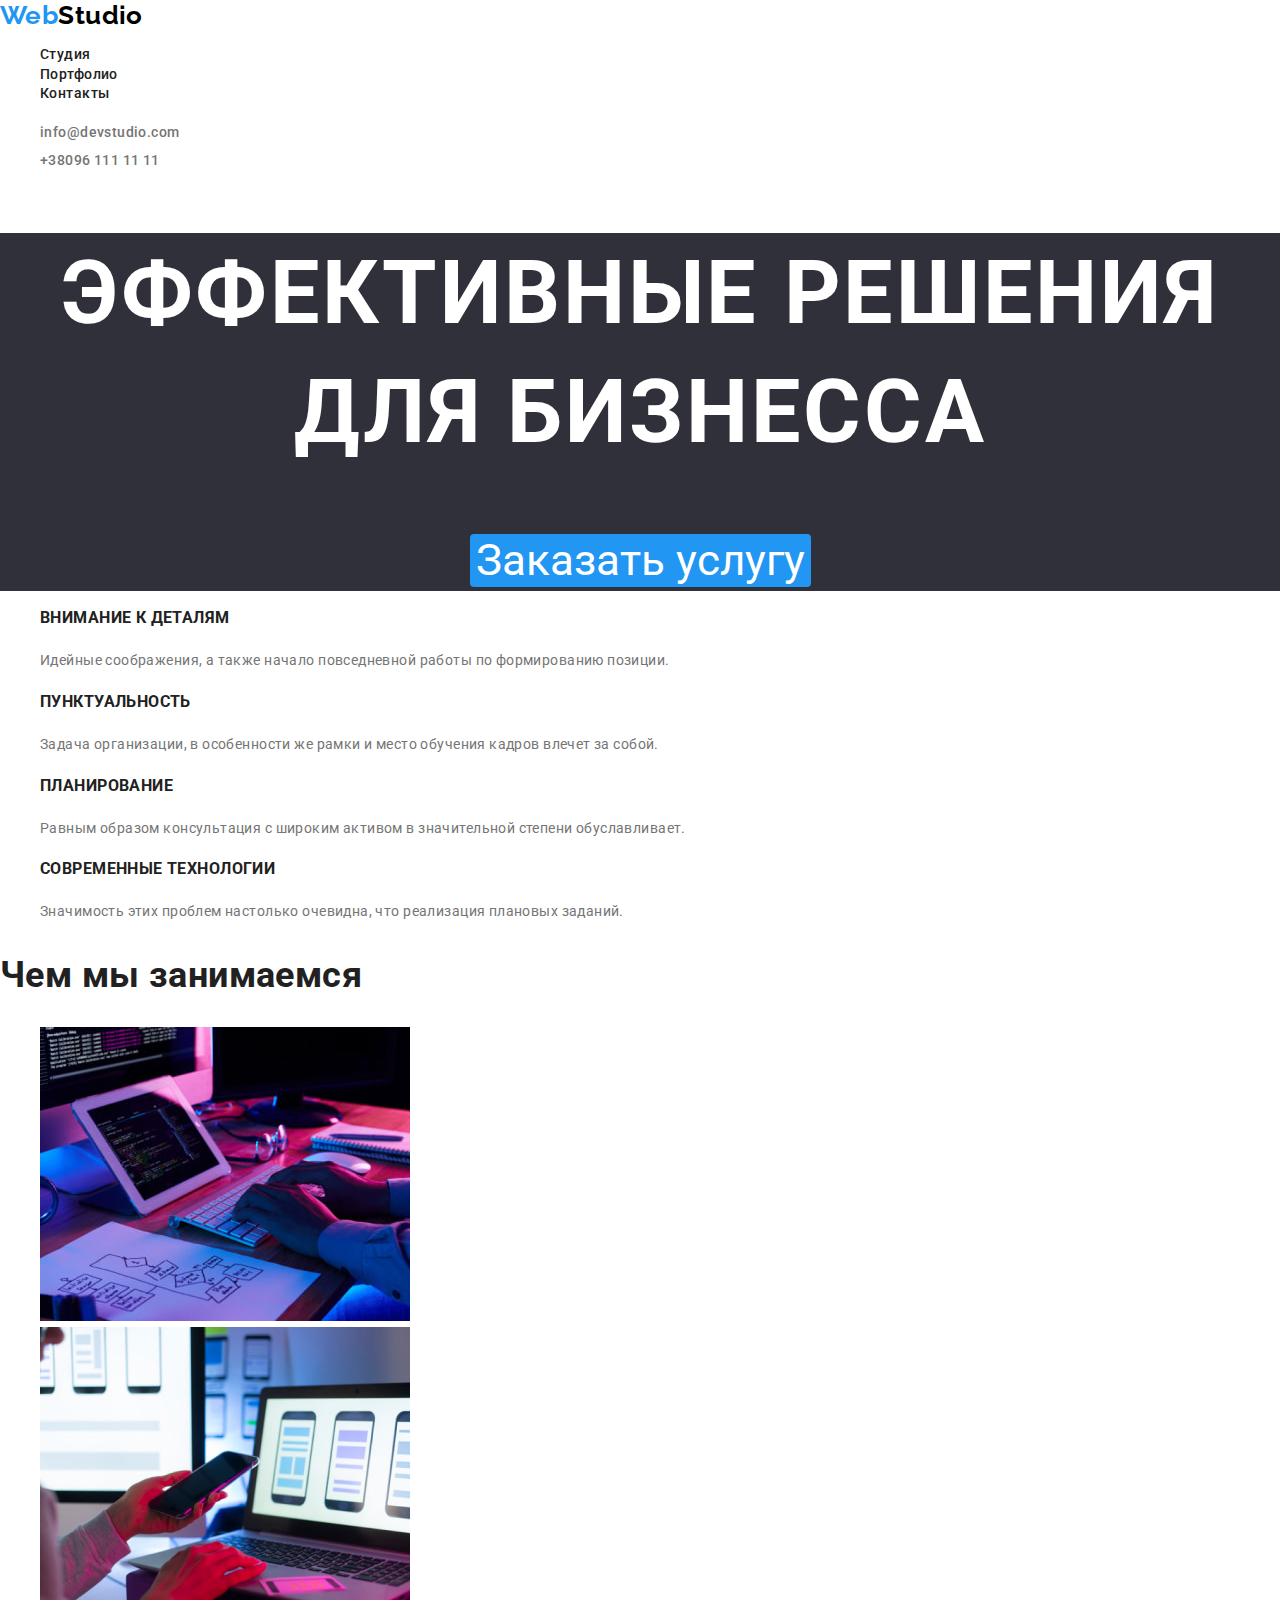
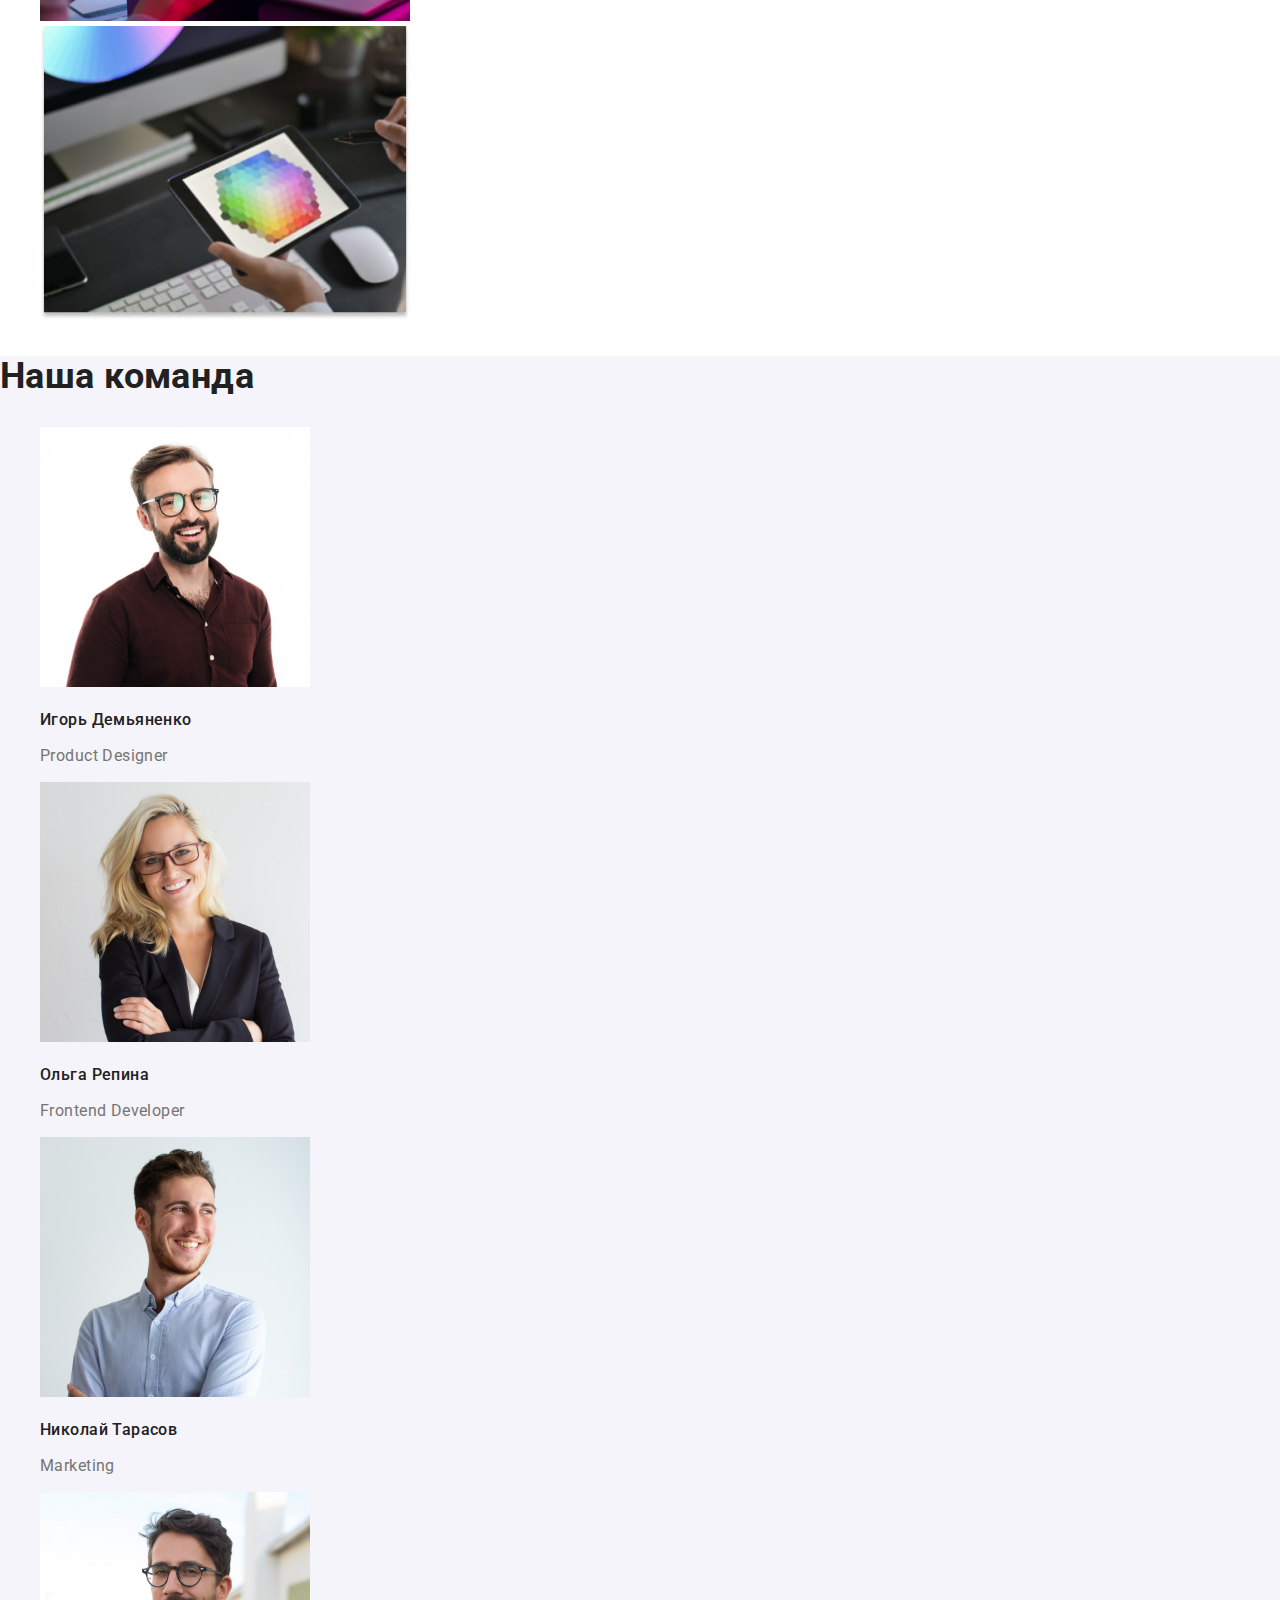
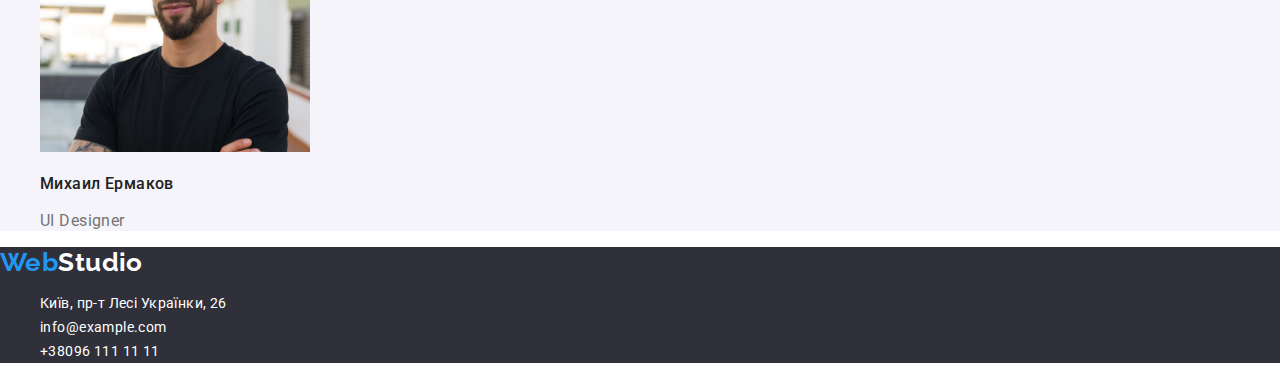
==== index.html @ 74165341 "add normalize" ====
<!DOCTYPE html>
<html lang="ru">
  <head>
    <meta charset="UTF-8" />
    <meta http-equiv="X-UA-Compatible" content="IE=edge" />
    <meta name="viewport" content="width=device-width, initial-scale=1.0" />
    <title>WebStudio</title>
    <link rel="stylesheet" href="https://cdnjs.cloudflare.com/ajax/libs/modern-normalize/1.0.0/modern-normalize.min.css" />
    <link rel="preconnect" href="https://fonts.googleapis.com" />
    <link rel="preconnect" href="https://fonts.gstatic.com" crossorigin />
    <link
      href="https://fonts.googleapis.com/css2?family=Raleway:wght@700&family=Roboto:wght@400;500;700;900&display=swap"
      rel="stylesheet"
    />
    <link rel="stylesheet" href="./css/style.css" />
  </head>
  <body>
    <header>
      <nav>
        <a class="link logo" href="#"
          >Web
          <span class="logo dark">Studio</span>
        </a>
        <ul class="list">
          <li>
            <a class="link" href="#">Студия</a>
          </li>
          <li>
            <a class="link" href="./portfolio.html">Портфолио</a>
          </li>
          <li>
            <a class="link" href="#">Контакты</a>
          </li>
        </ul>
      </nav>
      <ul class="list">
        <li>
          <a class="link item" href="mailto:info@devstudio.com"
            >info@devstudio.com</a
          >
        </li>
        <li>
          <a class="link item" href="tel:+380961111111">+38096 111 11 11</a>
        </li>
      </ul>
    </header>
    <main>
      <section class="hero">
        <h1>Эффективные решения для бизнесса</h1>
        <button class="button" type="button">Заказать услугу</button>
      </section>
      <section>
        <ul class="list">
          <li>
            <h3 class="colection">Внимание к деталям</h3>
            <p class="item">
              Идейные соображения, а также начало повседневной работы по
              формированию позиции.
            </p>
          </li>
          <li>
            <h3 class="colection">Пунктуальность</h3>
            <p class="item">
              Задача организации, в особенности же рамки и место обучения кадров
              влечет за собой.
            </p>
          </li>
          <li>
            <h3 class="colection">Планирование</h3>
            <p class="item">
              Равным образом консультация с широким активом в значительной
              степени обуславливает.
            </p>
          </li>
          <li>
            <h3 class="colection">Современные технологии</h3>
            <p class="item">
              Значимость этих проблем настолько очевидна, что реализация
              плановых заданий.
            </p>
          </li>
        </ul>
      </section>
      <section>
        <h2 class="title topic">Чем мы занимаемся</h2>
        <ul class="list">
          <li>
            <img
              src="./img/develop.jpg"
              width="370"
              height="294"
              alt="разработка сайтов"
            />
          </li>
          <li>
            <img
              src="./img/app.jpg"
              width="370"
              height="294"
              alt="разработка приложений"
            />
          </li>
          <li>
            <img
              src="./img/grafic.jpg"
              width="370"
              height="294"
              alt="графика"
            />
          </li>
        </ul>
      </section>
      <section class="tim">
        <h2 class="title topic">Наша команда</h2>
        <ul class="list">
          <li>
            <img
              src="./img/demyanenko.jpg"
              width="270"
              height="260"
              alt="Демьяненко"
            />
            <h3 class="title">Игорь Демьяненко</h3>
            <p class="text">Product Designer</p>
          </li>
          <li>
            <img src="./img/repina.jpg" width="270" height="260" alt="Репина" />
            <h3 class="title">Ольга Репина</h3>
            <p class="text">Frontend Developer</p>
          </li>
          <li>
            <img
              src="./img/tarasov.jpg"
              width="270"
              height="260"
              alt="Тарасов"
            />
            <h3 class="title">Николай Тарасов</h3>
            <p class="text">Marketing</p>
          </li>
          <li>
            <img
              src="./img/ermakov.jpg"
              width="270"
              height="260"
              alt="Ермаков"
            />
            <h3 class="title">Михаил Ермаков</h3>
            <p class="text">UI Designer</p>
          </li>
        </ul>
      </section>
    </main>
    <footer class="footer">
      <a class="link logo" href="#"
        >Web
        <span class="logo light">Studio</span>
      </a>
      <address>
        <ul class="list">
          <li>
            <a
              class="link address"
              href="https://goo.gl/maps/NY9jB76HG3i3NCJy5"
              rel="noreferrer noopener nofollow"
              target="_blank"
              >Київ, пр-т Лесі Українки, 26
            </a>
          </li>
          <li>
            <a class="link address" href="mailto:info@example.com"
              >info@example.com
            </a>
          </li>
          <li>
            <a class="link address" href="tel:+380991111111"
              >+38096 111 11 11
            </a>
          </li>
        </ul>
      </address>
    </footer>
  </body>
</html>
---- css/style.css ----
/*! normalize.css v8.0.1 | MIT License | github.com/necolas/normalize.css */

/* Document
   ========================================================================== */

/**
 * 1. Correct the line height in all browsers.
 * 2. Prevent adjustments of font size after orientation changes in iOS.
 */

html {
  line-height: 1.15;
  /* 1 */
  -webkit-text-size-adjust: 100%;
  /* 2 */
}

/* Sections
   ========================================================================== */

/**
 * Remove the margin in all browsers.
 */

body {
  margin: 0;
}

/**
 * Render the `main` element consistently in IE.
 */

main {
  display: block;
}

/**
 * Correct the font size and margin on `h1` elements within `section` and
 * `article` contexts in Chrome, Firefox, and Safari.
 */

h1 {
  font-size: 2em;
  margin: 0.67em 0;
}

/* Grouping content
   ========================================================================== */

/**
 * 1. Add the correct box sizing in Firefox.
 * 2. Show the overflow in Edge and IE.
 */

hr {
  box-sizing: content-box;
  /* 1 */
  height: 0;
  /* 1 */
  overflow: visible;
  /* 2 */
}

/**
 * 1. Correct the inheritance and scaling of font size in all browsers.
 * 2. Correct the odd `em` font sizing in all browsers.
 */

pre {
  font-family: monospace, monospace;
  /* 1 */
  font-size: 1em;
  /* 2 */
}

/* Text-level semantics
   ========================================================================== */

/**
 * Remove the gray background on active links in IE 10.
 */

a {
  background-color: transparent;
}

/**
 * 1. Remove the bottom border in Chrome 57-
 * 2. Add the correct text decoration in Chrome, Edge, IE, Opera, and Safari.
 */

abbr[title] {
  border-bottom: none;
  /* 1 */
  text-decoration: underline;
  /* 2 */
  text-decoration: underline dotted;
  /* 2 */
}

/**
 * Add the correct font weight in Chrome, Edge, and Safari.
 */

b,
strong {
  font-weight: bolder;
}

/**
 * 1. Correct the inheritance and scaling of font size in all browsers.
 * 2. Correct the odd `em` font sizing in all browsers.
 */

code,
kbd,
samp {
  font-family: monospace, monospace;
  /* 1 */
  font-size: 1em;
  /* 2 */
}

/**
 * Add the correct font size in all browsers.
 */

small {
  font-size: 80%;
}

/**
 * Prevent `sub` and `sup` elements from affecting the line height in
 * all browsers.
 */

sub,
sup {
  font-size: 75%;
  line-height: 0;
  position: relative;
  vertical-align: baseline;
}

sub {
  bottom: -0.25em;
}

sup {
  top: -0.5em;
}

/* Embedded content
   ========================================================================== */

/**
 * Remove the border on images inside links in IE 10.
 */

img {
  border-style: none;
}

/* Forms
   ========================================================================== */

/**
 * 1. Change the font styles in all browsers.
 * 2. Remove the margin in Firefox and Safari.
 */

button,
input,
optgroup,
select,
textarea {
  font-family: inherit;
  /* 1 */
  font-size: 100%;
  /* 1 */
  line-height: 1.15;
  /* 1 */
  margin: 0;
  /* 2 */
}

/**
 * Show the overflow in IE.
 * 1. Show the overflow in Edge.
 */

button,
input {
  /* 1 */
  overflow: visible;
}

/**
 * Remove the inheritance of text transform in Edge, Firefox, and IE.
 * 1. Remove the inheritance of text transform in Firefox.
 */

button,
select {
  /* 1 */
  text-transform: none;
}

/**
 * Correct the inability to style clickable types in iOS and Safari.
 */

button,
[type="button"],
[type="reset"],
[type="submit"] {
  -webkit-appearance: button;
}

/**
 * Remove the inner border and padding in Firefox.
 */

button::-moz-focus-inner,
[type="button"]::-moz-focus-inner,
[type="reset"]::-moz-focus-inner,
[type="submit"]::-moz-focus-inner {
  border-style: none;
  padding: 0;
}

/**
 * Restore the focus styles unset by the previous rule.
 */

button:-moz-focusring,
[type="button"]:-moz-focusring,
[type="reset"]:-moz-focusring,
[type="submit"]:-moz-focusring {
  outline: 1px dotted ButtonText;
}

/**
 * Correct the padding in Firefox.
 */

fieldset {
  padding: 0.35em 0.75em 0.625em;
}

/**
 * 1. Correct the text wrapping in Edge and IE.
 * 2. Correct the color inheritance from `fieldset` elements in IE.
 * 3. Remove the padding so developers are not caught out when they zero out
 *    `fieldset` elements in all browsers.
 */

legend {
  box-sizing: border-box;
  /* 1 */
  color: inherit;
  /* 2 */
  display: table;
  /* 1 */
  max-width: 100%;
  /* 1 */
  padding: 0;
  /* 3 */
  white-space: normal;
  /* 1 */
}

/**
 * Add the correct vertical alignment in Chrome, Firefox, and Opera.
 */

progress {
  vertical-align: baseline;
}

/**
 * Remove the default vertical scrollbar in IE 10+.
 */

textarea {
  overflow: auto;
}

/**
 * 1. Add the correct box sizing in IE 10.
 * 2. Remove the padding in IE 10.
 */

[type="checkbox"],
[type="radio"] {
  box-sizing: border-box;
  /* 1 */
  padding: 0;
  /* 2 */
}

/**
 * Correct the cursor style of increment and decrement buttons in Chrome.
 */

[type="number"]::-webkit-inner-spin-button,
[type="number"]::-webkit-outer-spin-button {
  height: auto;
}

/**
 * 1. Correct the odd appearance in Chrome and Safari.
 * 2. Correct the outline style in Safari.
 */

[type="search"] {
  -webkit-appearance: textfield;
  /* 1 */
  outline-offset: -2px;
  /* 2 */
}

/**
 * Remove the inner padding in Chrome and Safari on macOS.
 */

[type="search"]::-webkit-search-decoration {
  -webkit-appearance: none;
}

/**
 * 1. Correct the inability to style clickable types in iOS and Safari.
 * 2. Change font properties to `inherit` in Safari.
 */

::-webkit-file-upload-button {
  -webkit-appearance: button;
  /* 1 */
  font: inherit;
  /* 2 */
}

/* Interactive
   ========================================================================== */

/*
 * Add the correct display in Edge, IE 10+, and Firefox.
 */

details {
  display: block;
}

/*
 * Add the correct display in all browsers.
 */

summary {
  display: list-item;
}

/* Misc
   ========================================================================== */

/**
 * Add the correct display in IE 10+.
 */

template {
  display: none;
}

/**
 * Add the correct display in IE 10.
 */

[hidden] {
  display: none;
}
:root {
  --main-font: "Roboto", "sans-serif";
  --secondary-font: "Raleway";
  --color-blue: #2196f3;
  --text-color-black: #212121;
  --text-color-wight: #ffffff;
  --background: #2f303a;
  --background-light: #f5f4fa;
  --text-color-grey: #757575;
  --logo-color-darck: #000000;
}
body {
  font-family: var(--main-font);
  color: var(--text-color-black);
  font-style: normal;
  line-height: 1.4;
  font-size: 14px;
  letter-spacing: 0.03em;
}
*,
*::before,
*::after {
  box-sizing: border-box;
}
.link {
  text-decoration: none;
  font-weight: 500;
  color: var(--text-color-black);
}
.link:hover {
  color: var(--color-blue);
}
.logo {
  font-family: var(--secondary-font);
  font-weight: 700;
  font-size: 26px;
  line-height: 1.19;
  color: var(--color-blue);
  text-align: left;
  display: flex;
}
.dark {
  color: var(--logo-color-darck);
}
.dark:hover {
  color: var(--logo-color-darck);
}
.light {
  color: var(--text-color-wight);
}
.list {
  list-style-type: none;
}
.item {
  line-height: 2;
  color: var(--text-color-grey);
}
.hero {
  background: var(--background);
  color: var(--text-color-wight);
  font-weight: 900;
  font-size: 44px;
  line-height: 1.36;
  letter-spacing: 0.06em;
  text-transform: uppercase;
  text-align: center;
}
.button {
  background-color: var(--color-blue);
  color: var(--text-color-wight);
  border-radius: 4px;
  border: none;
  cursor: pointer;
}
button:hover {
  background-color: var(--color-blue);
  color: var(--text-color-wight);
  -webkit-transform: scale(1.3);
  transform: scale(1.3);
}
.selection {
  background-color: var(--background-light);
  color: var(--text-color-black);
  font-weight: 500;
  font-size: 16px;
  line-height: 1.62;
}
.colection {
  color: var(--text-color-black);
  font-weight: 700;
  text-transform: uppercase;
}
.title {
  font-weight: 500;
  font-size: 16px;
  color: var(--text-color-black);
}
.text {
  color: var(--text-color-grey);
  font-weight: 400;
  font-size: 16px;
  line-height: 1.18;
}
.topic {
  font-weight: 700;
  font-size: 36px;
  line-height: 1.16;
}
.tim {
  background-color: var(--background-light);
}
.visually-hidden {
  position: absolute;
  width: 1px;
  height: 1px;
  margin: -1px;
  border: 0;
  padding: 0;
  white-space: nowrap;
  clip-path: inset(100%);
  clip: rect(0 0 0 0);
  overflow: hidden;
}
.footer {
  background: var(--background);
}
.address {
  color: var(--text-color-wight);
  font-style: normal;
  font-weight: 400;
  line-height: 1.71;
}
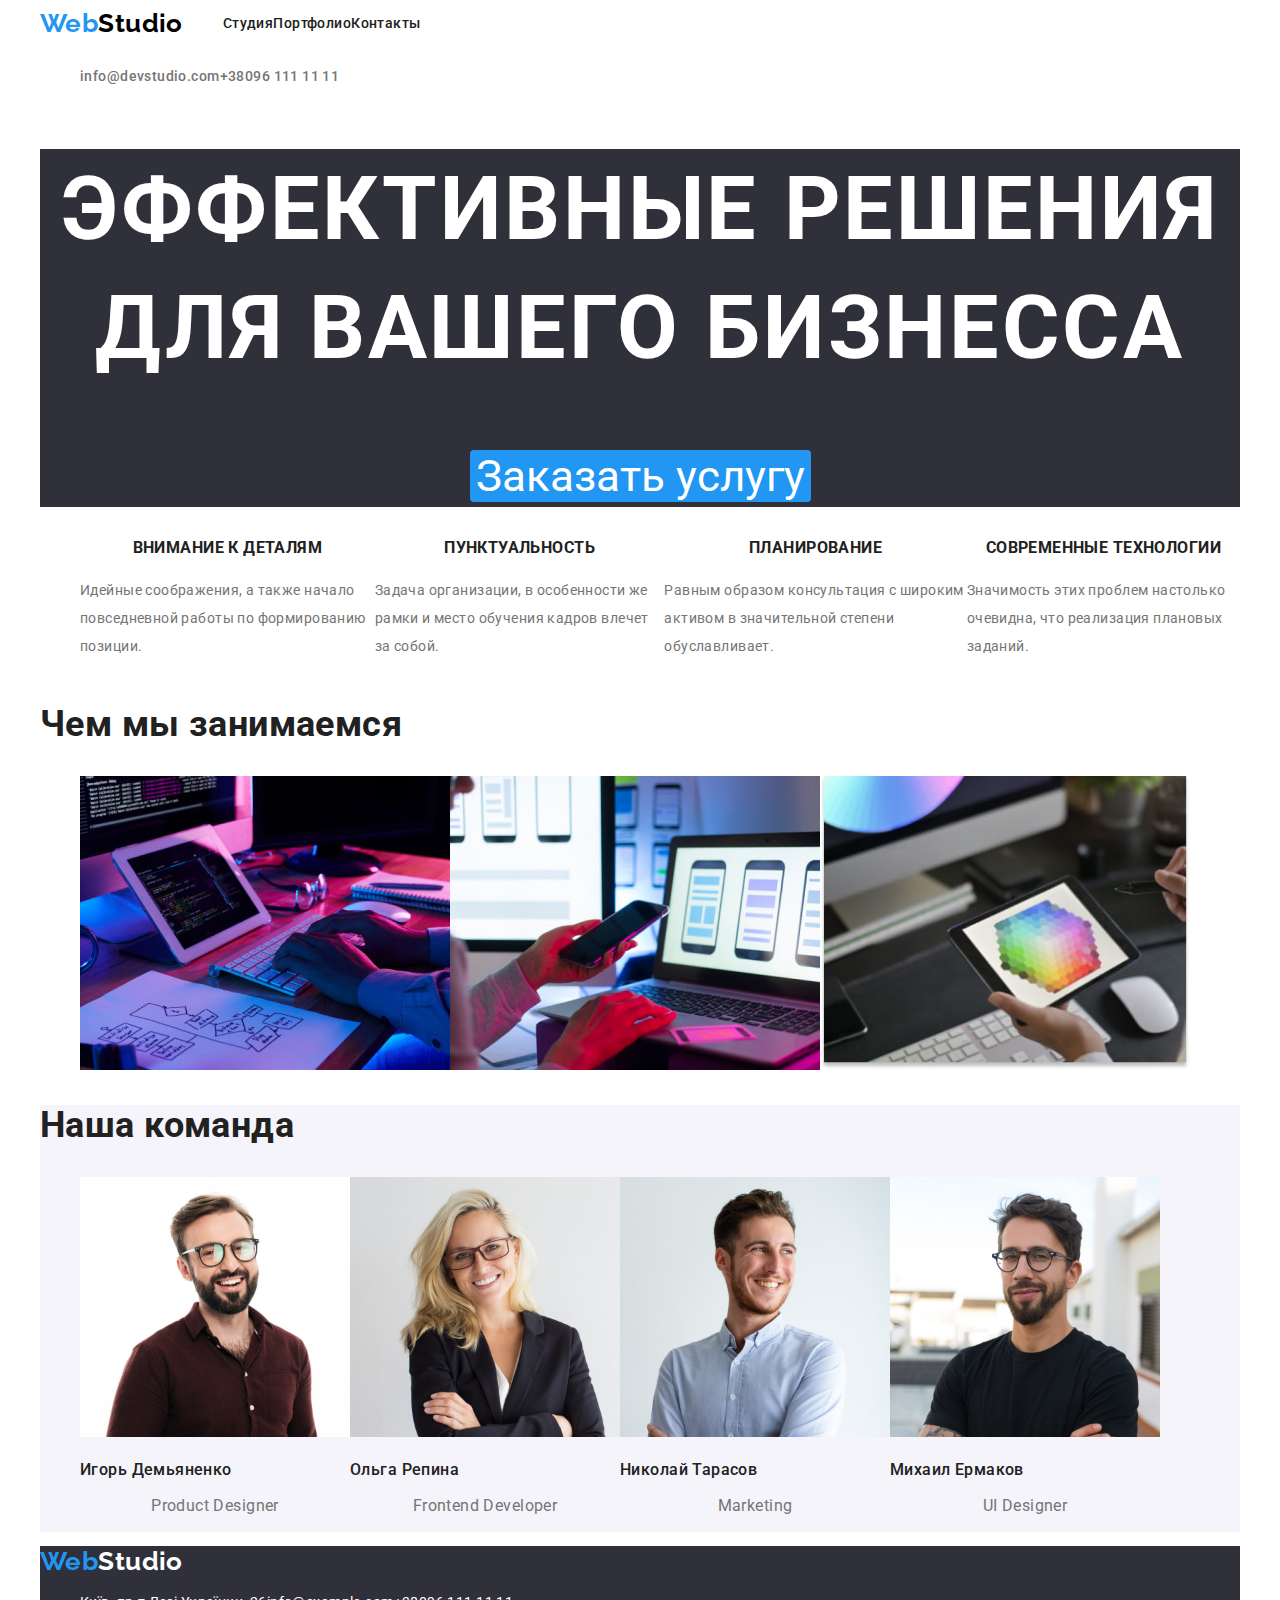
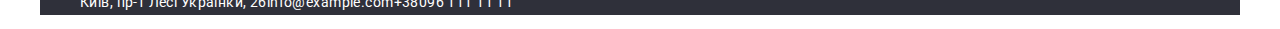
==== commit a90d62ac: "add stile" ====
--- a/index.html
+++ b/index.html
@@ -5,7 +5,10 @@
     <meta http-equiv="X-UA-Compatible" content="IE=edge" />
     <meta name="viewport" content="width=device-width, initial-scale=1.0" />
     <title>WebStudio</title>
-    <link rel="stylesheet" href="https://cdnjs.cloudflare.com/ajax/libs/modern-normalize/1.0.0/modern-normalize.min.css" />
+    <link
+      rel="stylesheet"
+      href="https://cdnjs.cloudflare.com/ajax/libs/modern-normalize/1.0.0/modern-normalize.min.css"
+    />
     <link rel="preconnect" href="https://fonts.googleapis.com" />
     <link rel="preconnect" href="https://fonts.gstatic.com" crossorigin />
     <link
@@ -15,170 +18,177 @@
     <link rel="stylesheet" href="./css/style.css" />
   </head>
   <body>
-    <header>
-      <nav>
+    <div class="container">
+      <header>
+        <nav class="nav">
+          <a class="link logo" href="#"
+            >Web
+            <span class="logo dark">Studio</span>
+          </a>
+          <ul class="list">
+            <li>
+              <a class="link" href="#">Студия</a>
+            </li>
+            <li>
+              <a class="link" href="./portfolio.html">Портфолио</a>
+            </li>
+            <li>
+              <a class="link" href="#">Контакты</a>
+            </li>
+          </ul>
+        </nav>
+        <ul class="list">
+          <li>
+            <a class="link item" href="mailto:info@devstudio.com"
+              >info@devstudio.com</a
+            >
+          </li>
+          <li>
+            <a class="link item" href="tel:+380961111111">+38096 111 11 11</a>
+          </li>
+        </ul>
+      </header>
+      <main>
+        <section class="hero">
+          <h1>Эффективные решения для вашего бизнесса</h1>
+          <button class="button" type="button">Заказать услугу</button>
+        </section>
+        <section>
+          <ul class="list">
+            <li>
+              <h3 class="colection">Внимание к деталям</h3>
+              <p class="item">
+                Идейные соображения, а также начало повседневной работы по
+                формированию позиции.
+              </p>
+            </li>
+            <li>
+              <h3 class="colection">Пунктуальность</h3>
+              <p class="item">
+                Задача организации, в особенности же рамки и место обучения
+                кадров влечет за собой.
+              </p>
+            </li>
+            <li>
+              <h3 class="colection">Планирование</h3>
+              <p class="item">
+                Равным образом консультация с широким активом в значительной
+                степени обуславливает.
+              </p>
+            </li>
+            <li>
+              <h3 class="colection">Современные технологии</h3>
+              <p class="item">
+                Значимость этих проблем настолько очевидна, что реализация
+                плановых заданий.
+              </p>
+            </li>
+          </ul>
+        </section>
+        <section>
+          <h2 class="title topic">Чем мы занимаемся</h2>
+          <ul class="list">
+            <li>
+              <img
+                src="./img/develop.jpg"
+                width="370"
+                height="294"
+                alt="разработка сайтов"
+              />
+            </li>
+            <li>
+              <img
+                src="./img/app.jpg"
+                width="370"
+                height="294"
+                alt="разработка приложений"
+              />
+            </li>
+            <li>
+              <img
+                src="./img/grafic.jpg"
+                width="370"
+                height="294"
+                alt="графика"
+              />
+            </li>
+          </ul>
+        </section>
+        <section class="tim">
+          <h2 class="title topic">Наша команда</h2>
+          <ul class="list">
+            <li>
+              <img
+                src="./img/demyanenko.jpg"
+                width="270"
+                height="260"
+                alt="Демьяненко"
+              />
+              <h3 class="title">Игорь Демьяненко</h3>
+              <p class="text">Product Designer</p>
+            </li>
+            <li>
+              <img
+                src="./img/repina.jpg"
+                width="270"
+                height="260"
+                alt="Репина"
+              />
+              <h3 class="title">Ольга Репина</h3>
+              <p class="text">Frontend Developer</p>
+            </li>
+            <li>
+              <img
+                src="./img/tarasov.jpg"
+                width="270"
+                height="260"
+                alt="Тарасов"
+              />
+              <h3 class="title">Николай Тарасов</h3>
+              <p class="text">Marketing</p>
+            </li>
+            <li>
+              <img
+                src="./img/ermakov.jpg"
+                width="270"
+                height="260"
+                alt="Ермаков"
+              />
+              <h3 class="title">Михаил Ермаков</h3>
+              <p class="text">UI Designer</p>
+            </li>
+          </ul>
+        </section>
+      </main>
+      <footer class="footer">
         <a class="link logo" href="#"
           >Web
-          <span class="logo dark">Studio</span>
+          <span class="logo light">Studio</span>
         </a>
-        <ul class="list">
-          <li>
-            <a class="link" href="#">Студия</a>
-          </li>
-          <li>
-            <a class="link" href="./portfolio.html">Портфолио</a>
-          </li>
-          <li>
-            <a class="link" href="#">Контакты</a>
-          </li>
-        </ul>
-      </nav>
-      <ul class="list">
-        <li>
-          <a class="link item" href="mailto:info@devstudio.com"
-            >info@devstudio.com</a
-          >
-        </li>
-        <li>
-          <a class="link item" href="tel:+380961111111">+38096 111 11 11</a>
-        </li>
-      </ul>
-    </header>
-    <main>
-      <section class="hero">
-        <h1>Эффективные решения для бизнесса</h1>
-        <button class="button" type="button">Заказать услугу</button>
-      </section>
-      <section>
-        <ul class="list">
-          <li>
-            <h3 class="colection">Внимание к деталям</h3>
-            <p class="item">
-              Идейные соображения, а также начало повседневной работы по
-              формированию позиции.
-            </p>
-          </li>
-          <li>
-            <h3 class="colection">Пунктуальность</h3>
-            <p class="item">
-              Задача организации, в особенности же рамки и место обучения кадров
-              влечет за собой.
-            </p>
-          </li>
-          <li>
-            <h3 class="colection">Планирование</h3>
-            <p class="item">
-              Равным образом консультация с широким активом в значительной
-              степени обуславливает.
-            </p>
-          </li>
-          <li>
-            <h3 class="colection">Современные технологии</h3>
-            <p class="item">
-              Значимость этих проблем настолько очевидна, что реализация
-              плановых заданий.
-            </p>
-          </li>
-        </ul>
-      </section>
-      <section>
-        <h2 class="title topic">Чем мы занимаемся</h2>
-        <ul class="list">
-          <li>
-            <img
-              src="./img/develop.jpg"
-              width="370"
-              height="294"
-              alt="разработка сайтов"
-            />
-          </li>
-          <li>
-            <img
-              src="./img/app.jpg"
-              width="370"
-              height="294"
-              alt="разработка приложений"
-            />
-          </li>
-          <li>
-            <img
-              src="./img/grafic.jpg"
-              width="370"
-              height="294"
-              alt="графика"
-            />
-          </li>
-        </ul>
-      </section>
-      <section class="tim">
-        <h2 class="title topic">Наша команда</h2>
-        <ul class="list">
-          <li>
-            <img
-              src="./img/demyanenko.jpg"
-              width="270"
-              height="260"
-              alt="Демьяненко"
-            />
-            <h3 class="title">Игорь Демьяненко</h3>
-            <p class="text">Product Designer</p>
-          </li>
-          <li>
-            <img src="./img/repina.jpg" width="270" height="260" alt="Репина" />
-            <h3 class="title">Ольга Репина</h3>
-            <p class="text">Frontend Developer</p>
-          </li>
-          <li>
-            <img
-              src="./img/tarasov.jpg"
-              width="270"
-              height="260"
-              alt="Тарасов"
-            />
-            <h3 class="title">Николай Тарасов</h3>
-            <p class="text">Marketing</p>
-          </li>
-          <li>
-            <img
-              src="./img/ermakov.jpg"
-              width="270"
-              height="260"
-              alt="Ермаков"
-            />
-            <h3 class="title">Михаил Ермаков</h3>
-            <p class="text">UI Designer</p>
-          </li>
-        </ul>
-      </section>
-    </main>
-    <footer class="footer">
-      <a class="link logo" href="#"
-        >Web
-        <span class="logo light">Studio</span>
-      </a>
-      <address>
-        <ul class="list">
-          <li>
-            <a
-              class="link address"
-              href="https://goo.gl/maps/NY9jB76HG3i3NCJy5"
-              rel="noreferrer noopener nofollow"
-              target="_blank"
-              >Київ, пр-т Лесі Українки, 26
-            </a>
-          </li>
-          <li>
-            <a class="link address" href="mailto:info@example.com"
-              >info@example.com
-            </a>
-          </li>
-          <li>
-            <a class="link address" href="tel:+380991111111"
-              >+38096 111 11 11
-            </a>
-          </li>
-        </ul>
-      </address>
-    </footer>
+        <address>
+          <ul class="list">
+            <li>
+              <a
+                class="link address"
+                href="https://goo.gl/maps/NY9jB76HG3i3NCJy5"
+                rel="noreferrer noopener nofollow"
+                target="_blank"
+                >Київ, пр-т Лесі Українки, 26
+              </a>
+            </li>
+            <li>
+              <a class="link address" href="mailto:info@example.com"
+                >info@example.com
+              </a>
+            </li>
+            <li>
+              <a class="link address" href="tel:+380991111111"
+                >+38096 111 11 11
+              </a>
+            </li>
+          </ul>
+        </address>
+      </footer>
+    </div>
   </body>
 </html>--- a/css/style.css
+++ b/css/style.css
@@ -389,6 +389,7 @@
   --logo-color-darck: #000000;
 }
 body {
+  margin: 0;
   font-family: var(--main-font);
   color: var(--text-color-black);
   font-style: normal;
@@ -396,15 +397,19 @@
   font-size: 14px;
   letter-spacing: 0.03em;
 }
+html {
+  box-sizing: border-box;
+}
 *,
 *::before,
 *::after {
-  box-sizing: border-box;
+  box-sizing: inherit;
 }
 .link {
   text-decoration: none;
   font-weight: 500;
   color: var(--text-color-black);
+  display: inline-block;
 }
 .link:hover {
   color: var(--color-blue);
@@ -429,6 +434,7 @@
 }
 .list {
   list-style-type: none;
+  display: flex;
 }
 .item {
   line-height: 2;
@@ -468,6 +474,7 @@
   color: var(--text-color-black);
   font-weight: 700;
   text-transform: uppercase;
+  text-align: center;
 }
 .title {
   font-weight: 500;
@@ -479,6 +486,7 @@
   font-weight: 400;
   font-size: 16px;
   line-height: 1.18;
+  text-align: center;
 }
 .topic {
   font-weight: 700;
@@ -508,4 +516,13 @@
   font-style: normal;
   font-weight: 400;
   line-height: 1.71;
+}
+.container {
+  width: 1200px;
+  margin-left: auto;
+  margin-right: auto;
+}
+.nav {
+  display: flex;
+  align-items: center;
 }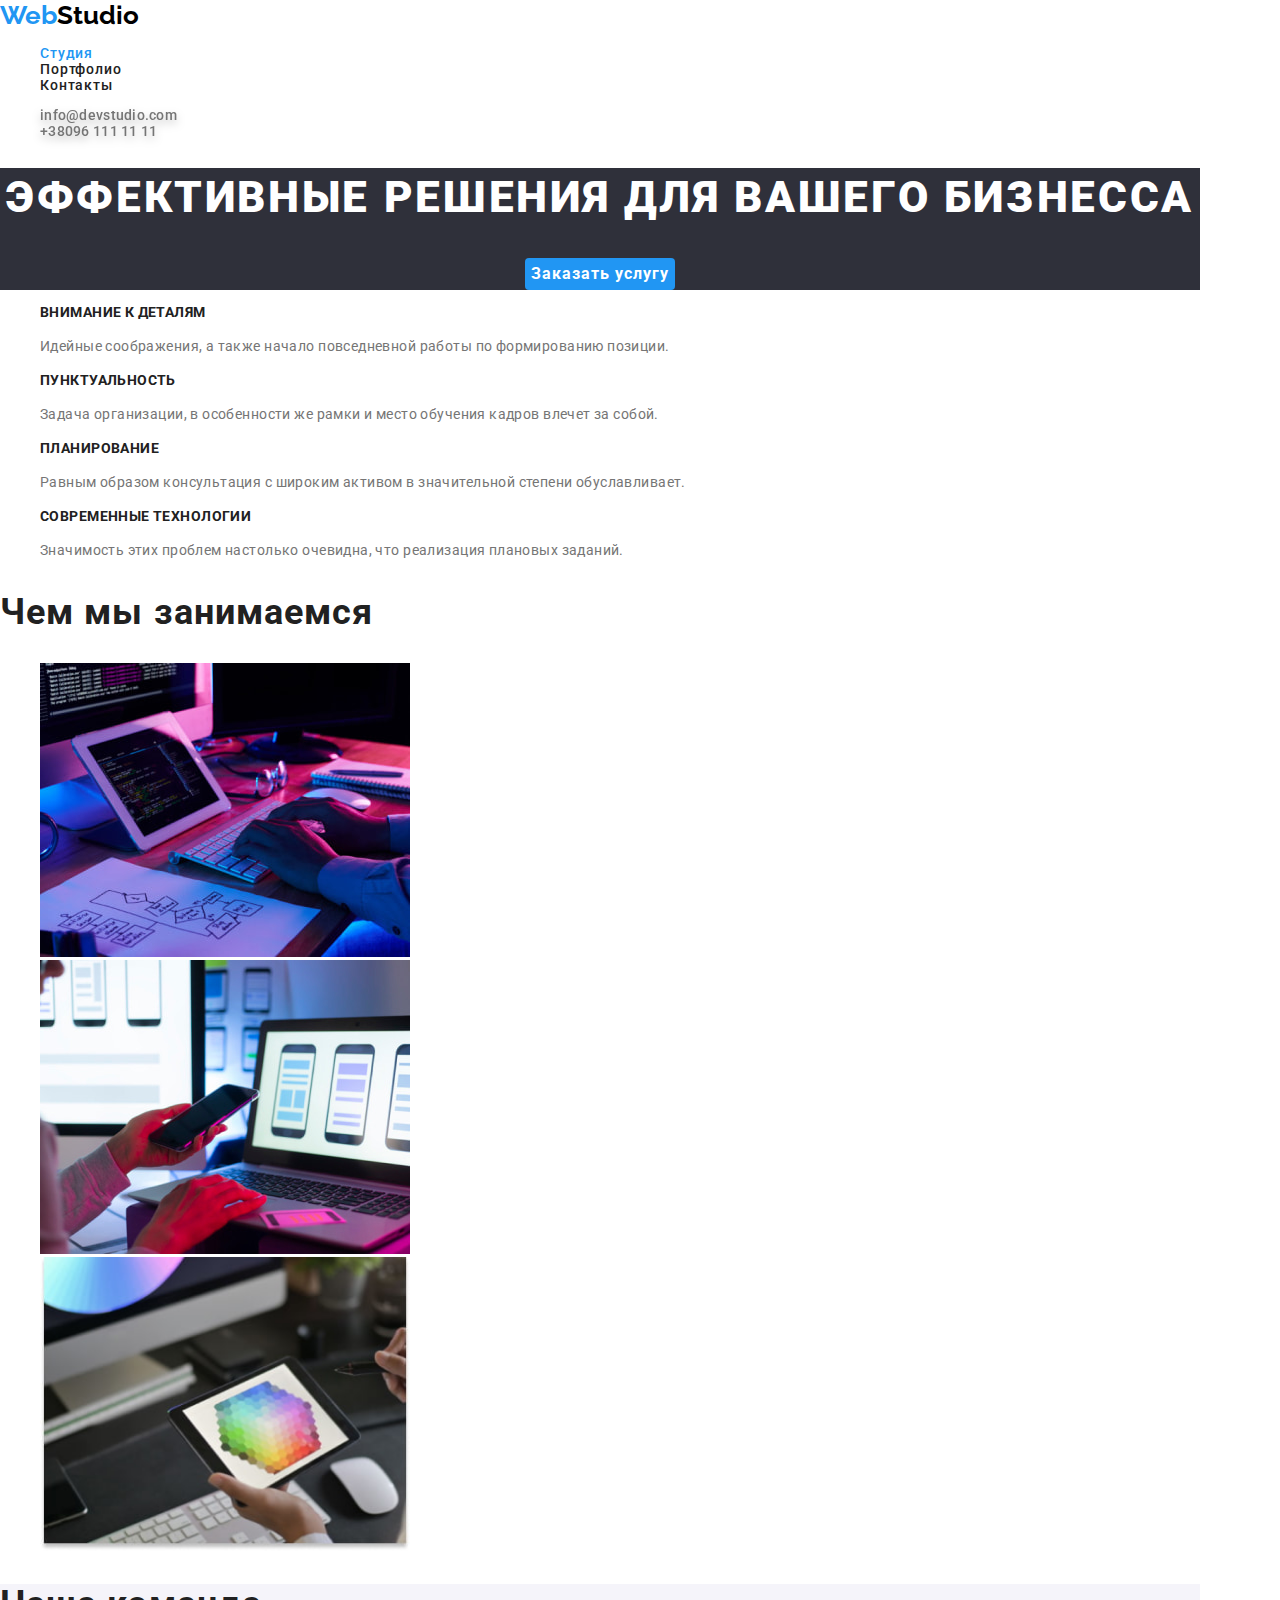
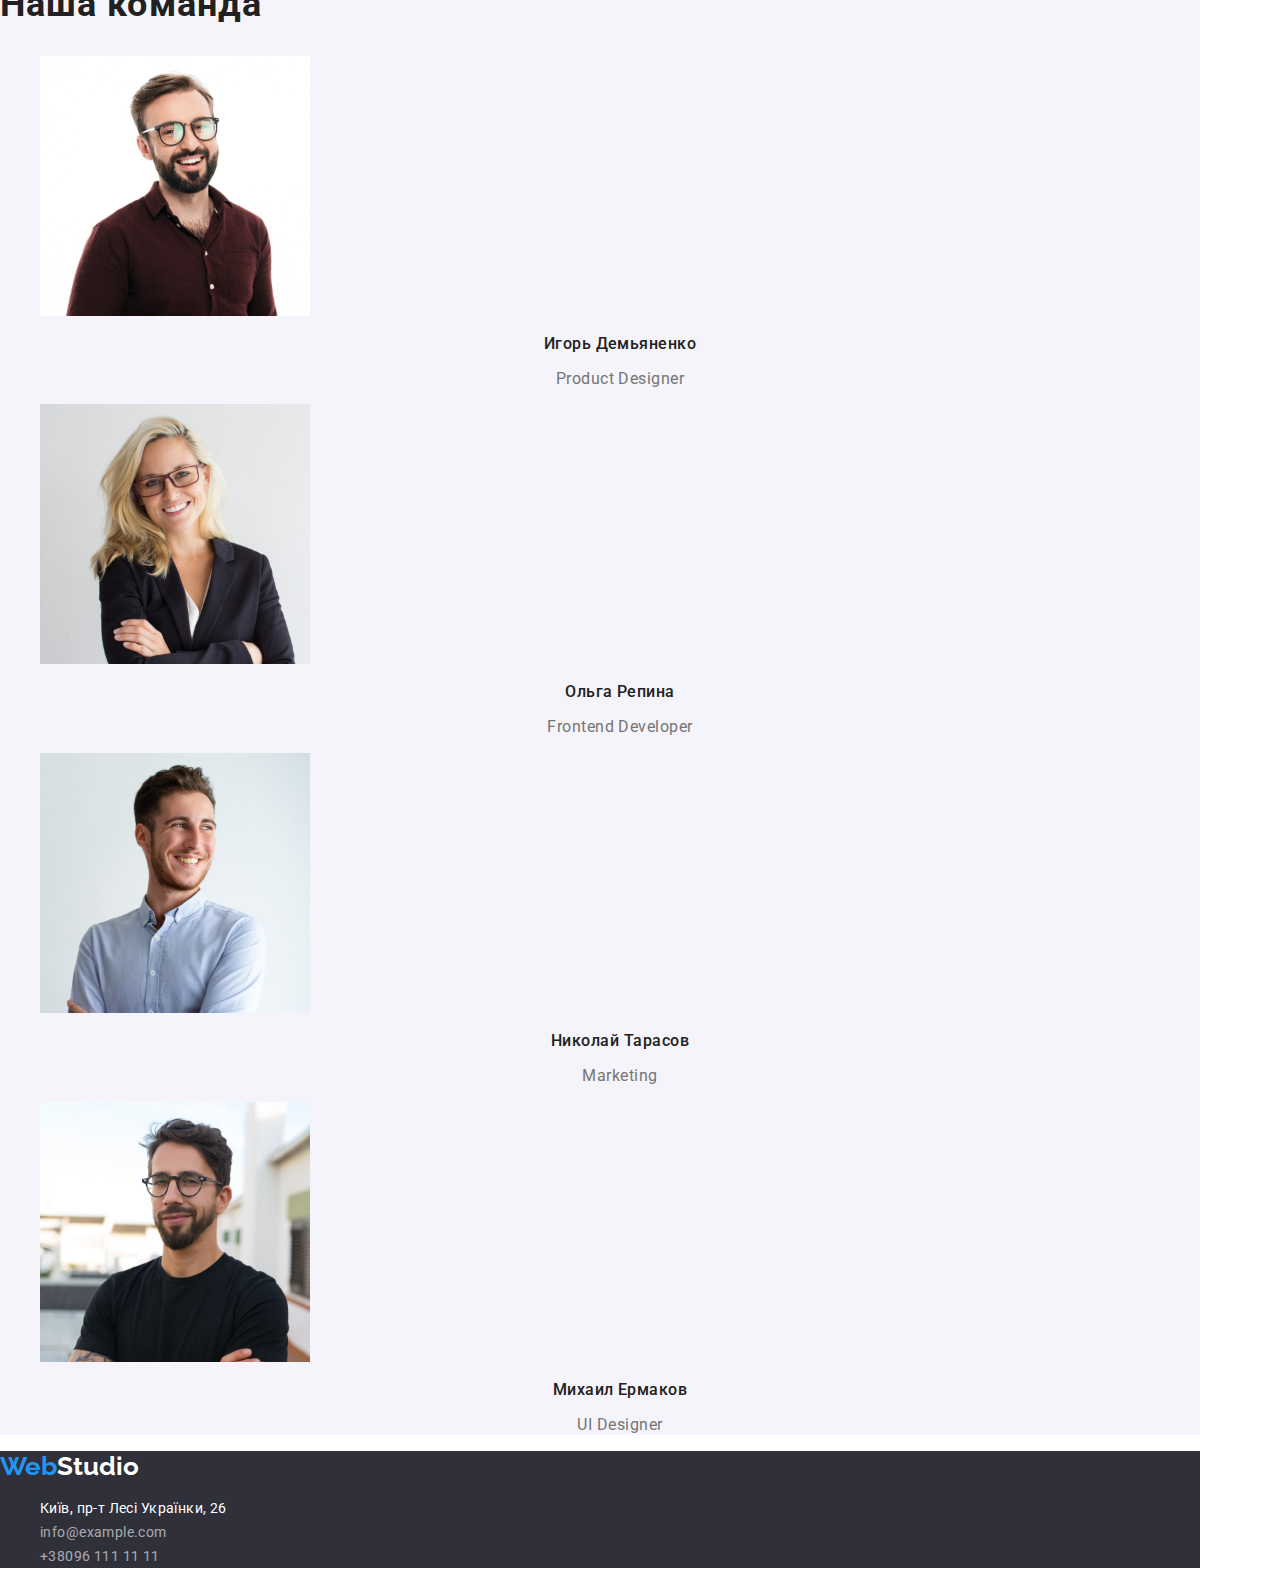
==== commit 0342ee51: "correct to stile" ====
--- a/index.html
+++ b/index.html
@@ -7,7 +7,7 @@
     <title>WebStudio</title>
     <link
       rel="stylesheet"
-      href="https://cdnjs.cloudflare.com/ajax/libs/modern-normalize/1.0.0/modern-normalize.min.css"
+      href="node_modules/modern-normalize/modern-normalize.css"
     />
     <link rel="preconnect" href="https://fonts.googleapis.com" />
     <link rel="preconnect" href="https://fonts.gstatic.com" crossorigin />
@@ -18,67 +18,68 @@
     <link rel="stylesheet" href="./css/style.css" />
   </head>
   <body>
-    <div class="container">
+    <div>
       <header>
-        <nav class="nav">
+        <nav>
           <a class="link logo" href="#"
-            >Web
-            <span class="logo dark">Studio</span>
+            >Web<span class="logo dark">Studio</span>
           </a>
           <ul class="list">
             <li>
-              <a class="link" href="#">Студия</a>
+              <a class="nav-link current link" href="#">Студия</a>
             </li>
             <li>
-              <a class="link" href="./portfolio.html">Портфолио</a>
+              <a class="nav-link link" href="./portfolio.html">Портфолио</a>
             </li>
             <li>
-              <a class="link" href="#">Контакты</a>
+              <a class="nav-link link" href="#">Контакты</a>
             </li>
           </ul>
         </nav>
         <ul class="list">
           <li>
-            <a class="link item" href="mailto:info@devstudio.com"
+            <a class="contact-link link" href="mailto:info@devstudio.com"
               >info@devstudio.com</a
             >
           </li>
           <li>
-            <a class="link item" href="tel:+380961111111">+38096 111 11 11</a>
+            <a class="contact-link link" href="tel:+380961111111"
+              >+38096 111 11 11</a
+            >
           </li>
         </ul>
       </header>
       <main>
         <section class="hero">
-          <h1>Эффективные решения для вашего бизнесса</h1>
+          <h1 class="hero-title">Эффективные решения для вашего бизнесса</h1>
           <button class="button" type="button">Заказать услугу</button>
         </section>
         <section>
           <ul class="list">
             <li>
-              <h3 class="colection">Внимание к деталям</h3>
-              <p class="item">
+              <h3 class="collection-title">Внимание к деталям</h3>
+              <p class="collection-deskript">
                 Идейные соображения, а также начало повседневной работы по
                 формированию позиции.
               </p>
             </li>
             <li>
-              <h3 class="colection">Пунктуальность</h3>
-              <p class="item">
+              <h3 class="collection-title">Пунктуальность</h3>
+              <p class="collection-deskript">
                 Задача организации, в особенности же рамки и место обучения
                 кадров влечет за собой.
               </p>
             </li>
             <li>
-              <h3 class="colection">Планирование</h3>
-              <p class="item">
+              <h3 class="collection-title">Планирование</h3>
+              <p class="collection-deskript">
                 Равным образом консультация с широким активом в значительной
                 степени обуславливает.
               </p>
             </li>
             <li>
-              <h3 class="colection">Современные технологии</h3>
-              <p class="item">
+              <h3 class="collection-title">Современные технологии</h3>
+              <p class="collection-deskript">
                 Значимость этих проблем настолько очевидна, что реализация
                 плановых заданий.
               </p>
@@ -86,7 +87,7 @@
           </ul>
         </section>
         <section>
-          <h2 class="title topic">Чем мы занимаемся</h2>
+          <h2 class="topic">Чем мы занимаемся</h2>
           <ul class="list">
             <li>
               <img
@@ -115,7 +116,7 @@
           </ul>
         </section>
         <section class="tim">
-          <h2 class="title topic">Наша команда</h2>
+          <h2 class="topic">Наша команда</h2>
           <ul class="list">
             <li>
               <img
@@ -162,14 +163,13 @@
       </main>
       <footer class="footer">
         <a class="link logo" href="#"
-          >Web
-          <span class="logo light">Studio</span>
+          >Web<span class="logo light">Studio</span>
         </a>
-        <address>
+        <address class="address">
           <ul class="list">
             <li>
               <a
-                class="link address"
+                class="address-link accent link"
                 href="https://goo.gl/maps/NY9jB76HG3i3NCJy5"
                 rel="noreferrer noopener nofollow"
                 target="_blank"
@@ -177,12 +177,12 @@
               </a>
             </li>
             <li>
-              <a class="link address" href="mailto:info@example.com"
+              <a class="address-link link" href="mailto:info@example.com"
                 >info@example.com
               </a>
             </li>
             <li>
-              <a class="link address" href="tel:+380991111111"
+              <a class="address-link link" href="tel:+380991111111"
                 >+38096 111 11 11
               </a>
             </li>
--- a/css/style.css
+++ b/css/style.css
@@ -1,417 +1,46 @@
-/*! normalize.css v8.0.1 | MIT License | github.com/necolas/normalize.css */
-
-/* Document
-   ========================================================================== */
-
-/**
- * 1. Correct the line height in all browsers.
- * 2. Prevent adjustments of font size after orientation changes in iOS.
- */
-
-html {
-  line-height: 1.15;
-  /* 1 */
-  -webkit-text-size-adjust: 100%;
-  /* 2 */
-}
-
-/* Sections
-   ========================================================================== */
-
-/**
- * Remove the margin in all browsers.
- */
-
-body {
-  margin: 0;
-}
-
-/**
- * Render the `main` element consistently in IE.
- */
-
-main {
-  display: block;
-}
-
-/**
- * Correct the font size and margin on `h1` elements within `section` and
- * `article` contexts in Chrome, Firefox, and Safari.
- */
-
-h1 {
-  font-size: 2em;
-  margin: 0.67em 0;
-}
-
-/* Grouping content
-   ========================================================================== */
-
-/**
- * 1. Add the correct box sizing in Firefox.
- * 2. Show the overflow in Edge and IE.
- */
-
-hr {
-  box-sizing: content-box;
-  /* 1 */
-  height: 0;
-  /* 1 */
-  overflow: visible;
-  /* 2 */
-}
-
-/**
- * 1. Correct the inheritance and scaling of font size in all browsers.
- * 2. Correct the odd `em` font sizing in all browsers.
- */
-
-pre {
-  font-family: monospace, monospace;
-  /* 1 */
-  font-size: 1em;
-  /* 2 */
-}
-
-/* Text-level semantics
-   ========================================================================== */
-
-/**
- * Remove the gray background on active links in IE 10.
- */
-
-a {
-  background-color: transparent;
-}
-
-/**
- * 1. Remove the bottom border in Chrome 57-
- * 2. Add the correct text decoration in Chrome, Edge, IE, Opera, and Safari.
- */
-
-abbr[title] {
-  border-bottom: none;
-  /* 1 */
-  text-decoration: underline;
-  /* 2 */
-  text-decoration: underline dotted;
-  /* 2 */
-}
-
-/**
- * Add the correct font weight in Chrome, Edge, and Safari.
- */
-
-b,
-strong {
-  font-weight: bolder;
-}
-
-/**
- * 1. Correct the inheritance and scaling of font size in all browsers.
- * 2. Correct the odd `em` font sizing in all browsers.
- */
-
-code,
-kbd,
-samp {
-  font-family: monospace, monospace;
-  /* 1 */
-  font-size: 1em;
-  /* 2 */
-}
-
-/**
- * Add the correct font size in all browsers.
- */
-
-small {
-  font-size: 80%;
-}
-
-/**
- * Prevent `sub` and `sup` elements from affecting the line height in
- * all browsers.
- */
-
-sub,
-sup {
-  font-size: 75%;
-  line-height: 0;
-  position: relative;
-  vertical-align: baseline;
-}
-
-sub {
-  bottom: -0.25em;
-}
-
-sup {
-  top: -0.5em;
-}
-
-/* Embedded content
-   ========================================================================== */
-
-/**
- * Remove the border on images inside links in IE 10.
- */
-
-img {
-  border-style: none;
-}
-
-/* Forms
-   ========================================================================== */
-
-/**
- * 1. Change the font styles in all browsers.
- * 2. Remove the margin in Firefox and Safari.
- */
-
-button,
-input,
-optgroup,
-select,
-textarea {
-  font-family: inherit;
-  /* 1 */
-  font-size: 100%;
-  /* 1 */
-  line-height: 1.15;
-  /* 1 */
-  margin: 0;
-  /* 2 */
-}
-
-/**
- * Show the overflow in IE.
- * 1. Show the overflow in Edge.
- */
-
-button,
-input {
-  /* 1 */
-  overflow: visible;
-}
-
-/**
- * Remove the inheritance of text transform in Edge, Firefox, and IE.
- * 1. Remove the inheritance of text transform in Firefox.
- */
-
-button,
-select {
-  /* 1 */
-  text-transform: none;
-}
-
-/**
- * Correct the inability to style clickable types in iOS and Safari.
- */
-
-button,
-[type="button"],
-[type="reset"],
-[type="submit"] {
-  -webkit-appearance: button;
-}
-
-/**
- * Remove the inner border and padding in Firefox.
- */
-
-button::-moz-focus-inner,
-[type="button"]::-moz-focus-inner,
-[type="reset"]::-moz-focus-inner,
-[type="submit"]::-moz-focus-inner {
-  border-style: none;
-  padding: 0;
-}
-
-/**
- * Restore the focus styles unset by the previous rule.
- */
-
-button:-moz-focusring,
-[type="button"]:-moz-focusring,
-[type="reset"]:-moz-focusring,
-[type="submit"]:-moz-focusring {
-  outline: 1px dotted ButtonText;
-}
-
-/**
- * Correct the padding in Firefox.
- */
-
-fieldset {
-  padding: 0.35em 0.75em 0.625em;
-}
-
-/**
- * 1. Correct the text wrapping in Edge and IE.
- * 2. Correct the color inheritance from `fieldset` elements in IE.
- * 3. Remove the padding so developers are not caught out when they zero out
- *    `fieldset` elements in all browsers.
- */
-
-legend {
-  box-sizing: border-box;
-  /* 1 */
-  color: inherit;
-  /* 2 */
-  display: table;
-  /* 1 */
-  max-width: 100%;
-  /* 1 */
-  padding: 0;
-  /* 3 */
-  white-space: normal;
-  /* 1 */
-}
-
-/**
- * Add the correct vertical alignment in Chrome, Firefox, and Opera.
- */
-
-progress {
-  vertical-align: baseline;
-}
-
-/**
- * Remove the default vertical scrollbar in IE 10+.
- */
-
-textarea {
-  overflow: auto;
-}
-
-/**
- * 1. Add the correct box sizing in IE 10.
- * 2. Remove the padding in IE 10.
- */
-
-[type="checkbox"],
-[type="radio"] {
-  box-sizing: border-box;
-  /* 1 */
-  padding: 0;
-  /* 2 */
-}
-
-/**
- * Correct the cursor style of increment and decrement buttons in Chrome.
- */
-
-[type="number"]::-webkit-inner-spin-button,
-[type="number"]::-webkit-outer-spin-button {
-  height: auto;
-}
-
-/**
- * 1. Correct the odd appearance in Chrome and Safari.
- * 2. Correct the outline style in Safari.
- */
-
-[type="search"] {
-  -webkit-appearance: textfield;
-  /* 1 */
-  outline-offset: -2px;
-  /* 2 */
-}
-
-/**
- * Remove the inner padding in Chrome and Safari on macOS.
- */
-
-[type="search"]::-webkit-search-decoration {
-  -webkit-appearance: none;
-}
-
-/**
- * 1. Correct the inability to style clickable types in iOS and Safari.
- * 2. Change font properties to `inherit` in Safari.
- */
-
-::-webkit-file-upload-button {
-  -webkit-appearance: button;
-  /* 1 */
-  font: inherit;
-  /* 2 */
-}
-
-/* Interactive
-   ========================================================================== */
-
-/*
- * Add the correct display in Edge, IE 10+, and Firefox.
- */
-
-details {
-  display: block;
-}
-
-/*
- * Add the correct display in all browsers.
- */
-
-summary {
-  display: list-item;
-}
-
-/* Misc
-   ========================================================================== */
-
-/**
- * Add the correct display in IE 10+.
- */
-
-template {
-  display: none;
-}
-
-/**
- * Add the correct display in IE 10.
- */
-
-[hidden] {
-  display: none;
-}
 :root {
   --main-font: "Roboto", "sans-serif";
   --secondary-font: "Raleway";
   --color-blue: #2196f3;
+  --hover-color-blue: #188ce8;
   --text-color-black: #212121;
   --text-color-wight: #ffffff;
-  --background: #2f303a;
+  --background-color-darck: #2f303a;
   --background-light: #f5f4fa;
-  --text-color-grey: #757575;
+  --text-color-gray: #757575;
   --logo-color-darck: #000000;
-}
-body {
-  margin: 0;
-  font-family: var(--main-font);
-  color: var(--text-color-black);
-  font-style: normal;
-  line-height: 1.4;
-  font-size: 14px;
-  letter-spacing: 0.03em;
-}
-html {
-  box-sizing: border-box;
+  --address-text-color: rgba(255, 255, 255, 0.6);
 }
 *,
 *::before,
 *::after {
   box-sizing: inherit;
 }
+html {
+  box-sizing: border-box;
+}
+body {
+  margin: 0;
+  font-family: var(--main-font);
+  color: var(--text-color-black);
+  width: 1200px;
+  font-style: normal;
+  font-size: 14px;
+}
 .link {
   text-decoration: none;
-  font-weight: 500;
-  color: var(--text-color-black);
-  display: inline-block;
 }
 .link:hover {
+  color: var(--color-blue);
+}
+.nav-link {
+  color: var(--text-color-black);
+  font-weight: 500;
+  font-size: 14px;
+  line-height: calc(16 / 14);
+  letter-spacing: 0.06em;
+}
+.nav-link.current {
   color: var(--color-blue);
 }
 .logo {
@@ -420,8 +49,14 @@
   font-size: 26px;
   line-height: 1.19;
   color: var(--color-blue);
-  text-align: left;
-  display: flex;
+}
+.contact-link {
+  font-weight: 500;
+  font-size: 14px;
+  line-height: calc(16 / 14);
+  letter-spacing: 0.02em;
+  color: var(--text-color-gray);
+  filter: drop-shadow(0px 4px 4px rgba(0, 0, 0, 0.25));
 }
 .dark {
   color: var(--logo-color-darck);
@@ -434,67 +69,84 @@
 }
 .list {
   list-style-type: none;
-  display: flex;
 }
 .item {
   line-height: 2;
   color: var(--text-color-grey);
 }
 .hero {
-  background: var(--background);
+  background: var(--background-color-darck);
   color: var(--text-color-wight);
+  text-align: center;
+}
+.hero-title {
   font-weight: 900;
   font-size: 44px;
   line-height: 1.36;
   letter-spacing: 0.06em;
   text-transform: uppercase;
-  text-align: center;
 }
 .button {
   background-color: var(--color-blue);
   color: var(--text-color-wight);
+  font-family: inherit;
+  font-weight: 700;
+  font-size: 16px;
+  line-height: calc(30 / 16);
+  letter-spacing: 00.06em;
   border-radius: 4px;
   border: none;
   cursor: pointer;
 }
 button:hover {
-  background-color: var(--color-blue);
+  background-color: var(--hover-color-blue);
   color: var(--text-color-wight);
-  -webkit-transform: scale(1.3);
-  transform: scale(1.3);
+}
+.collection-title {
+  font-weight: 700;
+  font-size: 14px;
+  line-height: calc(16 / 14);
+  letter-spacing: 0.03em;
+  color: var(--text-color-black);
+  text-transform: uppercase;
 }
 .selection {
   background-color: var(--background-light);
   color: var(--text-color-black);
   font-weight: 500;
   font-size: 16px;
-  line-height: 1.62;
+  line-height: calc(26 / 16);
+  letter-spacing: 0.03em;
 }
-.colection {
-  color: var(--text-color-black);
-  font-weight: 700;
-  text-transform: uppercase;
-  text-align: center;
-}
-.title {
-  font-weight: 500;
-  font-size: 16px;
-  color: var(--text-color-black);
+.collection-deskript {
+  color: var(--text-color-gray);
+  font-size: 14px;
+  line-height: calc(24 / 14);
+  letter-spacing: 0.03em;
 }
 .text {
-  color: var(--text-color-grey);
-  font-weight: 400;
+  color: var(--text-color-gray);
   font-size: 16px;
   line-height: 1.18;
+  letter-spacing: 0.03em;
   text-align: center;
 }
 .topic {
   font-weight: 700;
   font-size: 36px;
   line-height: 1.16;
+  letter-spacing: 0.03em;
 }
 .tim {
   background-color: var(--background-light);
+}
+.title {
+  font-weight: 500;
+  font-size: 16px;
+  line-height: 1.18;
+  color: var(--text-color-black);
+  text-align: center;
+  letter-spacing: 0.03em;
 }
 .visually-hidden {
   position: absolute;
@@ -509,20 +161,30 @@
   overflow: hidden;
 }
 .footer {
-  background: var(--background);
+  background-color: var(--background-color-darck);
 }
 .address {
+  font-style: normal;
+}
+.address-link {
+  color: var(--address-text-color);
+  font-size: 14px;
+  line-height: calc(24 / 14);
+  letter-spacing: 0.03em;
+}
+.accent {
   color: var(--text-color-wight);
-  font-style: normal;
-  font-weight: 400;
-  line-height: 1.71;
 }
-.container {
-  width: 1200px;
-  margin-left: auto;
-  margin-right: auto;
+.project {
+  font-weight: 700;
+  font-size: 18px;
+  line-height: calc(36 / 18);
+  letter-spacing: 0.06em;
+  color: var(--text-color-black);
 }
-.nav {
-  display: flex;
-  align-items: center;
+.project-descript {
+  font-size: 16px;
+  line-height: calc(30 / 16);
+  letter-spacing: 0.03em;
+  color: var(--text-color-gray);
 }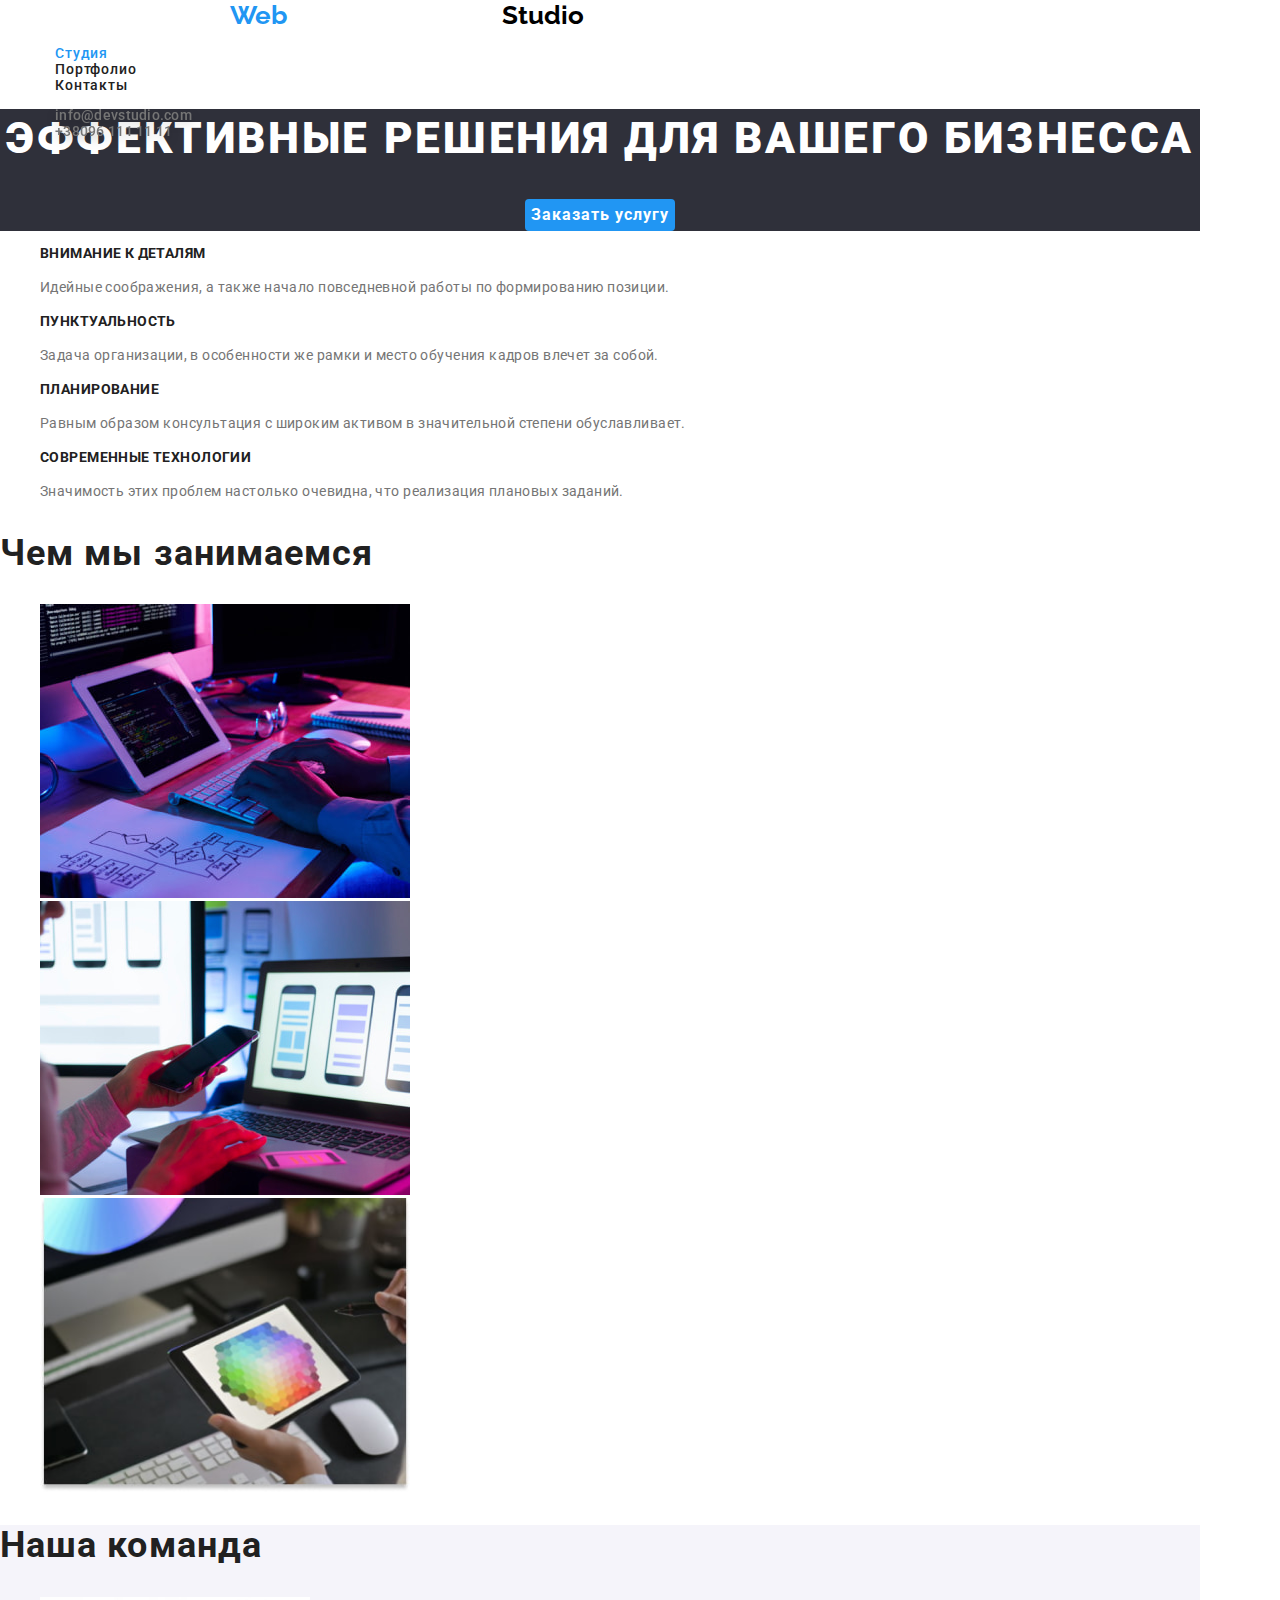
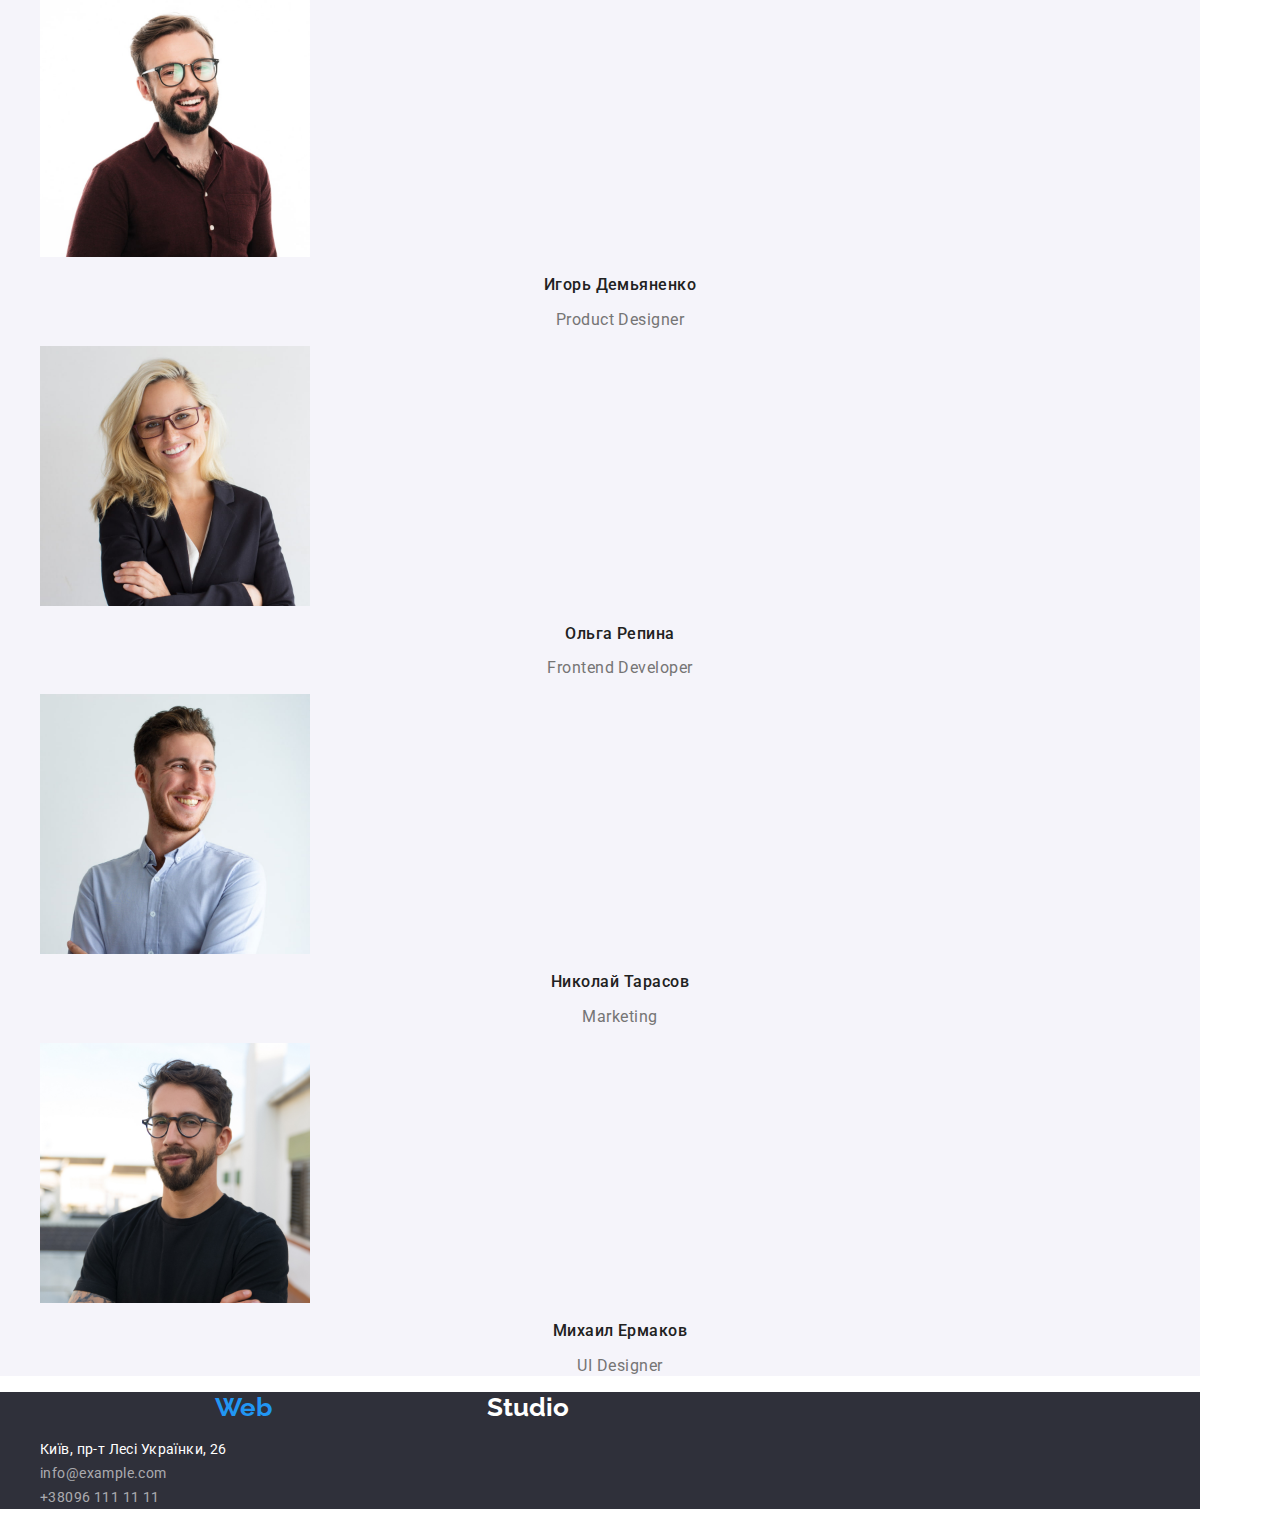
==== commit e0535e9c: "chanch stile" ====
--- a/index.html
+++ b/index.html
@@ -18,11 +18,10 @@
     <link rel="stylesheet" href="./css/style.css" />
   </head>
   <body>
-    <div>
       <header>
+        <div class="container">
         <nav>
-          <a class="link logo" href="#"
-            >Web<span class="logo dark">Studio</span>
+          <a class="link logo" href="#">Web<span class="logo dark">Studio</span>
           </a>
           <ul class="list">
             <li>
@@ -48,6 +47,7 @@
             >
           </li>
         </ul>
+        </div>
       </header>
       <main>
         <section class="hero">
@@ -189,6 +189,5 @@
           </ul>
         </address>
       </footer>
-    </div>
   </body>
 </html>--- a/css/style.css
+++ b/css/style.css
@@ -44,6 +44,9 @@
   color: var(--color-blue);
 }
 .logo {
+  margin-top: 24px;
+  margin-bottom: 25px;
+  margin-left: 215px;
   font-family: var(--secondary-font);
   font-weight: 700;
   font-size: 26px;
@@ -187,4 +190,15 @@
   line-height: calc(30 / 16);
   letter-spacing: 0.03em;
   color: var(--text-color-gray);
+}
+.container {
+  width: 1600px;
+  height: 80px;
+  margin-top: 0%;
+  padding-left: 15px;
+  padding-right: 15px;
+}
+.header-container {
+  display: flex;
+  align-items: center;
 }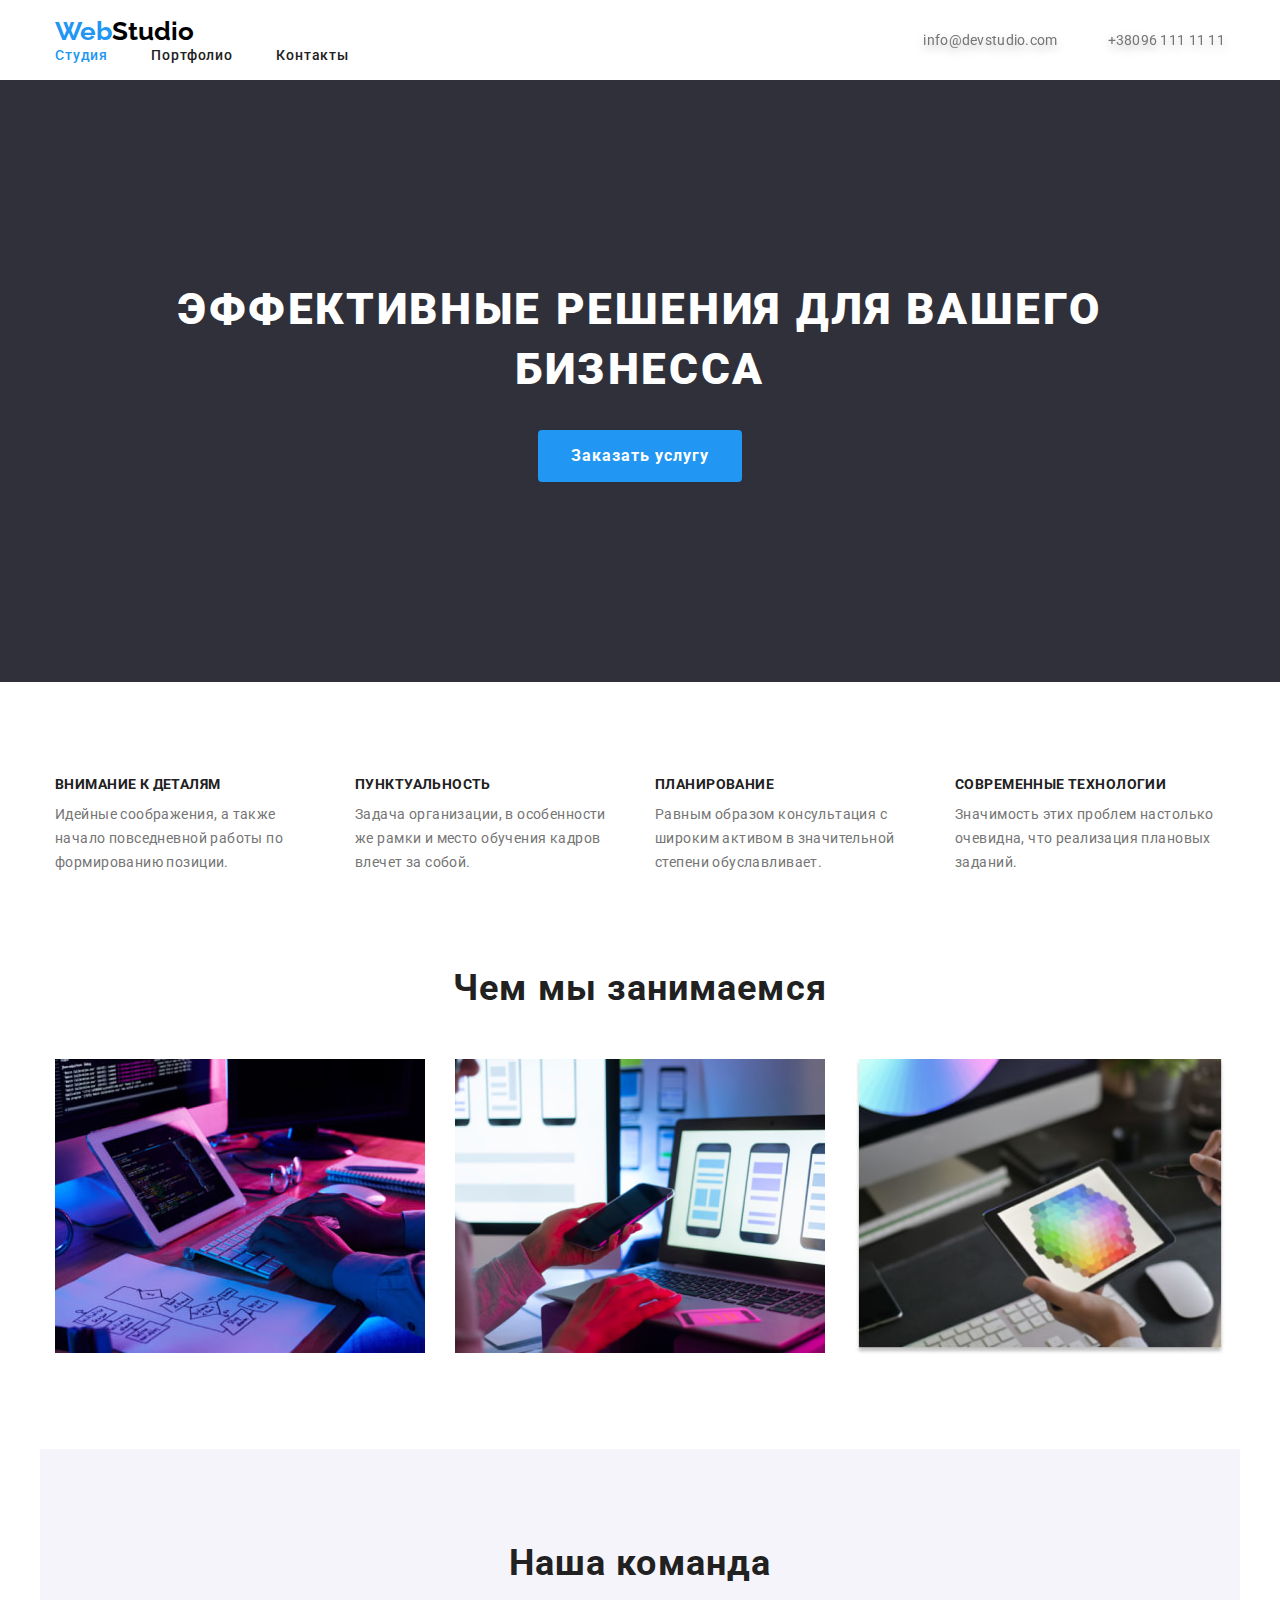
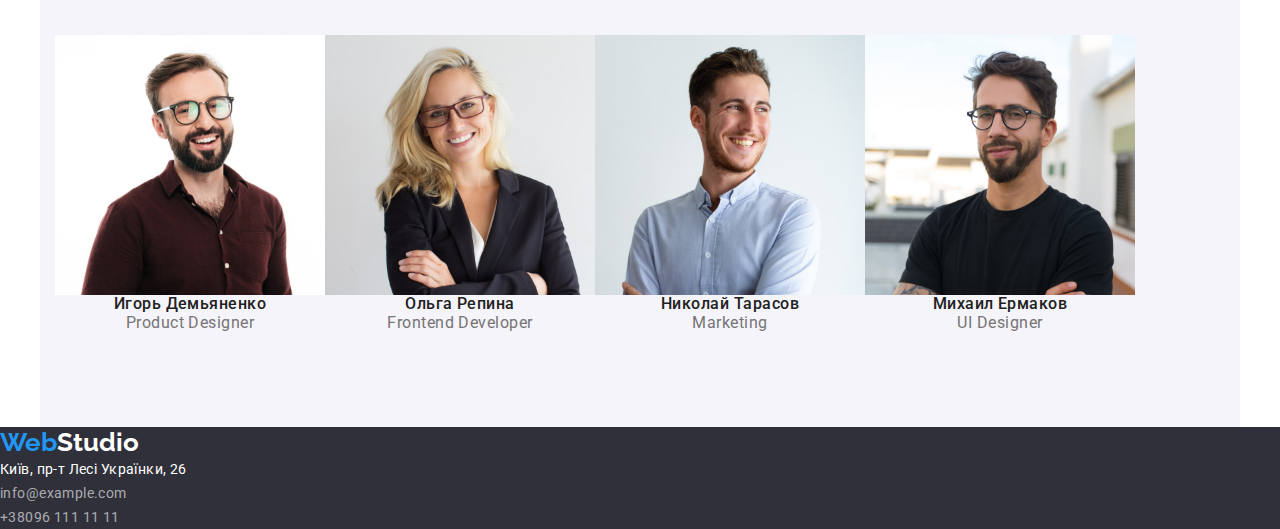
==== commit efb2851c: "add flex" ====
--- a/index.html
+++ b/index.html
@@ -5,25 +5,26 @@
     <meta http-equiv="X-UA-Compatible" content="IE=edge" />
     <meta name="viewport" content="width=device-width, initial-scale=1.0" />
     <title>WebStudio</title>
-    <link
-      rel="stylesheet"
-      href="node_modules/modern-normalize/modern-normalize.css"
-    />
     <link rel="preconnect" href="https://fonts.googleapis.com" />
     <link rel="preconnect" href="https://fonts.gstatic.com" crossorigin />
     <link
       href="https://fonts.googleapis.com/css2?family=Raleway:wght@700&family=Roboto:wght@400;500;700;900&display=swap"
       rel="stylesheet"
     />
+    <link
+      rel="stylesheet"
+      href="https://cdnjs.cloudflare.com/ajax/libs/modern-normalize/1.1.0/modern-normalize.min.css"
+    />
     <link rel="stylesheet" href="./css/style.css" />
   </head>
   <body>
-      <header>
-        <div class="container">
-        <nav>
-          <a class="link logo" href="#">Web<span class="logo dark">Studio</span>
+    <header>
+      <div class="header-container container">
+        <nav class="nav-container">
+          <a class="link logo" href="#"
+            >Web<span class="logo dark">Studio</span>
           </a>
-          <ul class="list">
+          <ul class="nav-list list">
             <li>
               <a class="nav-link current link" href="#">Студия</a>
             </li>
@@ -35,7 +36,7 @@
             </li>
           </ul>
         </nav>
-        <ul class="list">
+        <ul class="contact-list list">
           <li>
             <a class="contact-link link" href="mailto:info@devstudio.com"
               >info@devstudio.com</a
@@ -47,48 +48,51 @@
             >
           </li>
         </ul>
-        </div>
-      </header>
-      <main>
-        <section class="hero">
+      </div>
+    </header>
+    <main>
+      <section class="hero">
+        <div class="hero-container container">
           <h1 class="hero-title">Эффективные решения для вашего бизнесса</h1>
           <button class="button" type="button">Заказать услугу</button>
-        </section>
-        <section>
-          <ul class="list">
-            <li>
-              <h3 class="collection-title">Внимание к деталям</h3>
-              <p class="collection-deskript">
-                Идейные соображения, а также начало повседневной работы по
-                формированию позиции.
-              </p>
-            </li>
-            <li>
-              <h3 class="collection-title">Пунктуальность</h3>
-              <p class="collection-deskript">
-                Задача организации, в особенности же рамки и место обучения
-                кадров влечет за собой.
-              </p>
-            </li>
-            <li>
-              <h3 class="collection-title">Планирование</h3>
-              <p class="collection-deskript">
-                Равным образом консультация с широким активом в значительной
-                степени обуславливает.
-              </p>
-            </li>
-            <li>
-              <h3 class="collection-title">Современные технологии</h3>
-              <p class="collection-deskript">
-                Значимость этих проблем настолько очевидна, что реализация
-                плановых заданий.
-              </p>
-            </li>
-          </ul>
-        </section>
-        <section>
-          <h2 class="topic">Чем мы занимаемся</h2>
-          <ul class="list">
+        </div>
+      </section>
+      <section class="container">
+        <ul class="collection-list list">
+          <li>
+            <h3 class="collection-title">Внимание к деталям</h3>
+            <p class="collection-deskript">
+              Идейные соображения, а также начало повседневной работы по
+              формированию позиции.
+            </p>
+          </li>
+          <li>
+            <h3 class="collection-title">Пунктуальность</h3>
+            <p class="collection-deskript">
+              Задача организации, в особенности же рамки и место обучения кадров
+              влечет за собой.
+            </p>
+          </li>
+          <li>
+            <h3 class="collection-title">Планирование</h3>
+            <p class="collection-deskript">
+              Равным образом консультация с широким активом в значительной
+              степени обуславливает.
+            </p>
+          </li>
+          <li>
+            <h3 class="collection-title">Современные технологии</h3>
+            <p class="collection-deskript">
+              Значимость этих проблем настолько очевидна, что реализация
+              плановых заданий.
+            </p>
+          </li>
+        </ul>
+      </section>
+      <section class="topic-container container">
+        <h2 class="topic">Чем мы занимаемся</h2>
+        <ul class="list">
+          <div class="topic-list">
             <li>
               <img
                 src="./img/develop.jpg"
@@ -113,81 +117,77 @@
                 alt="графика"
               />
             </li>
-          </ul>
-        </section>
-        <section class="tim">
-          <h2 class="topic">Наша команда</h2>
-          <ul class="list">
-            <li>
-              <img
-                src="./img/demyanenko.jpg"
-                width="270"
-                height="260"
-                alt="Демьяненко"
-              />
-              <h3 class="title">Игорь Демьяненко</h3>
-              <p class="text">Product Designer</p>
-            </li>
-            <li>
-              <img
-                src="./img/repina.jpg"
-                width="270"
-                height="260"
-                alt="Репина"
-              />
-              <h3 class="title">Ольга Репина</h3>
-              <p class="text">Frontend Developer</p>
-            </li>
-            <li>
-              <img
-                src="./img/tarasov.jpg"
-                width="270"
-                height="260"
-                alt="Тарасов"
-              />
-              <h3 class="title">Николай Тарасов</h3>
-              <p class="text">Marketing</p>
-            </li>
-            <li>
-              <img
-                src="./img/ermakov.jpg"
-                width="270"
-                height="260"
-                alt="Ермаков"
-              />
-              <h3 class="title">Михаил Ермаков</h3>
-              <p class="text">UI Designer</p>
-            </li>
-          </ul>
-        </section>
-      </main>
-      <footer class="footer">
-        <a class="link logo" href="#"
-          >Web<span class="logo light">Studio</span>
-        </a>
-        <address class="address">
-          <ul class="list">
-            <li>
-              <a
-                class="address-link accent link"
-                href="https://goo.gl/maps/NY9jB76HG3i3NCJy5"
-                rel="noreferrer noopener nofollow"
-                target="_blank"
-                >Київ, пр-т Лесі Українки, 26
-              </a>
-            </li>
-            <li>
-              <a class="address-link link" href="mailto:info@example.com"
-                >info@example.com
-              </a>
-            </li>
-            <li>
-              <a class="address-link link" href="tel:+380991111111"
-                >+38096 111 11 11
-              </a>
-            </li>
-          </ul>
-        </address>
-      </footer>
+          </div>
+        </ul>
+      </section>
+      <section class="tim-container tim container">
+        <h2 class="topic">Наша команда</h2>
+        <ul class="tim-list list">
+          <li>
+            <img
+              src="./img/demyanenko.jpg"
+              width="270"
+              height="260"
+              alt="Демьяненко"
+            />
+            <h3 class="title">Игорь Демьяненко</h3>
+            <p class="text">Product Designer</p>
+          </li>
+          <li>
+            <img src="./img/repina.jpg" width="270" height="260" alt="Репина" />
+            <h3 class="title">Ольга Репина</h3>
+            <p class="text">Frontend Developer</p>
+          </li>
+          <li>
+            <img
+              src="./img/tarasov.jpg"
+              width="270"
+              height="260"
+              alt="Тарасов"
+            />
+            <h3 class="title">Николай Тарасов</h3>
+            <p class="text">Marketing</p>
+          </li>
+          <li>
+            <img
+              src="./img/ermakov.jpg"
+              width="270"
+              height="260"
+              alt="Ермаков"
+            />
+            <h3 class="title">Михаил Ермаков</h3>
+            <p class="text">UI Designer</p>
+          </li>
+        </ul>
+      </section>
+    </main>
+    <footer class="footer">
+      <a class="link logo" href="#"
+        >Web<span class="logo light">Studio</span>
+      </a>
+      <address class="address">
+        <ul class="list">
+          <li>
+            <a
+              class="address-link accent link"
+              href="https://goo.gl/maps/NY9jB76HG3i3NCJy5"
+              rel="noreferrer noopener nofollow"
+              target="_blank"
+              >Київ, пр-т Лесі Українки, 26
+            </a>
+          </li>
+          <li>
+            <a class="address-link link" href="mailto:info@example.com"
+              >info@example.com
+            </a>
+          </li>
+          <li>
+            <a class="address-link link" href="tel:+380991111111"
+              >+38096 111 11 11
+            </a>
+          </li>
+        </ul>
+      </address>
+    </footer>
   </body>
-</html>+</html>
--- a/css/style.css
+++ b/css/style.css
@@ -19,11 +19,29 @@
 html {
   box-sizing: border-box;
 }
+h1,
+h2,
+h3,
+h4,
+p {
+  margin: 0;
+}
+
+ul,
+ol {
+  padding: 0;
+  margin: 0;
+}
+img {
+  display: block;
+  max-width: 100%;
+  height: auto;
+}
 body {
+  position: relative;
   margin: 0;
   font-family: var(--main-font);
   color: var(--text-color-black);
-  width: 1200px;
   font-style: normal;
   font-size: 14px;
 }
@@ -43,10 +61,16 @@
 .nav-link.current {
   color: var(--color-blue);
 }
+.nav-list {
+  display: flex;
+  justify-content: space-between;
+  width: 294px;
+  margin-top: 32px;
+  margin-bottom: 32px;
+}
 .logo {
-  margin-top: 24px;
-  margin-bottom: 25px;
-  margin-left: 215px;
+  display: flex;
+  align-items: baseline;
   font-family: var(--secondary-font);
   font-weight: 700;
   font-size: 26px;
@@ -54,7 +78,6 @@
   color: var(--color-blue);
 }
 .contact-link {
-  font-weight: 500;
   font-size: 14px;
   line-height: calc(16 / 14);
   letter-spacing: 0.02em;
@@ -72,6 +95,12 @@
 }
 .list {
   list-style-type: none;
+  margin-top: 0%;
+  margin-bottom: 0%;
+}
+.contact-list {
+  display: flex;
+  gap: 50px;
 }
 .item {
   line-height: 2;
@@ -80,9 +109,15 @@
 .hero {
   background: var(--background-color-darck);
   color: var(--text-color-wight);
+}
+.hero-container {
   text-align: center;
+  justify-content: center;
+  flex-wrap: wrap;
 }
 .hero-title {
+  margin-top:  200px;
+  margin-bottom: 0%;
   font-weight: 900;
   font-size: 44px;
   line-height: 1.36;
@@ -90,6 +125,10 @@
   text-transform: uppercase;
 }
 .button {
+  display: flex;
+  margin-top: 30px;
+  margin-bottom: 200px;
+  padding: 10px 32px;
   background-color: var(--color-blue);
   color: var(--text-color-wight);
   font-family: inherit;
@@ -97,14 +136,20 @@
   font-size: 16px;
   line-height: calc(30 / 16);
   letter-spacing: 00.06em;
+  border: 1px solid transparent;
   border-radius: 4px;
-  border: none;
   cursor: pointer;
 }
 button:hover {
   background-color: var(--hover-color-blue);
   color: var(--text-color-wight);
 }
+.collection-list {
+  margin-top: 94px;
+  display: flex;
+  justify-content: space-between;
+  gap: 30px;
+}
 .collection-title {
   font-weight: 700;
   font-size: 14px;
@@ -123,6 +168,9 @@
 }
 .collection-deskript {
   color: var(--text-color-gray);
+  width: 270px;
+  margin-top: 10px;
+  text-align: left;
   font-size: 14px;
   line-height: calc(24 / 14);
   letter-spacing: 0.03em;
@@ -135,13 +183,41 @@
   text-align: center;
 }
 .topic {
+  display: flex;
+margin-left: auto;
+margin-right: auto;
+  margin-top: 94px;
   font-weight: 700;
   font-size: 36px;
   line-height: 1.16;
   letter-spacing: 0.03em;
 }
+.topic-list {
+  margin-top: 50px;
+  margin-bottom: 94px;
+  display: flex;
+  justify-content: space-between;
+  gap: 30px;
+}
+.topic-container {
+  display: flex;
+  justify-content: center;
+  flex-wrap: wrap;
+}
 .tim {
   background-color: var(--background-light);
+  width: 100%;
+}
+.tim-list {
+  display: flex;
+  margin-top: 50px;
+  margin-bottom: 94px;
+  justify-content: space-between;
+}
+.tim-container {
+  display: flex;
+  flex-wrap: wrap;
+
 }
 .title {
   font-weight: 500;
@@ -192,13 +268,19 @@
   color: var(--text-color-gray);
 }
 .container {
-  width: 1600px;
+  display: flex;
+  width: 1200px;
+  margin: 0 auto;
+  padding-left: 15px;
+  padding-right:15px;
+}
+.header-container {
+  justify-content: space-between;
   height: 80px;
-  margin-top: 0%;
-  padding-left: 15px;
-  padding-right: 15px;
-}
-.header-container {
-  display: flex;
   align-items: center;
+}
+.nav-containetr {
+  display: flex;
+  justify-content: space-between;
+  gap: 93px;
 }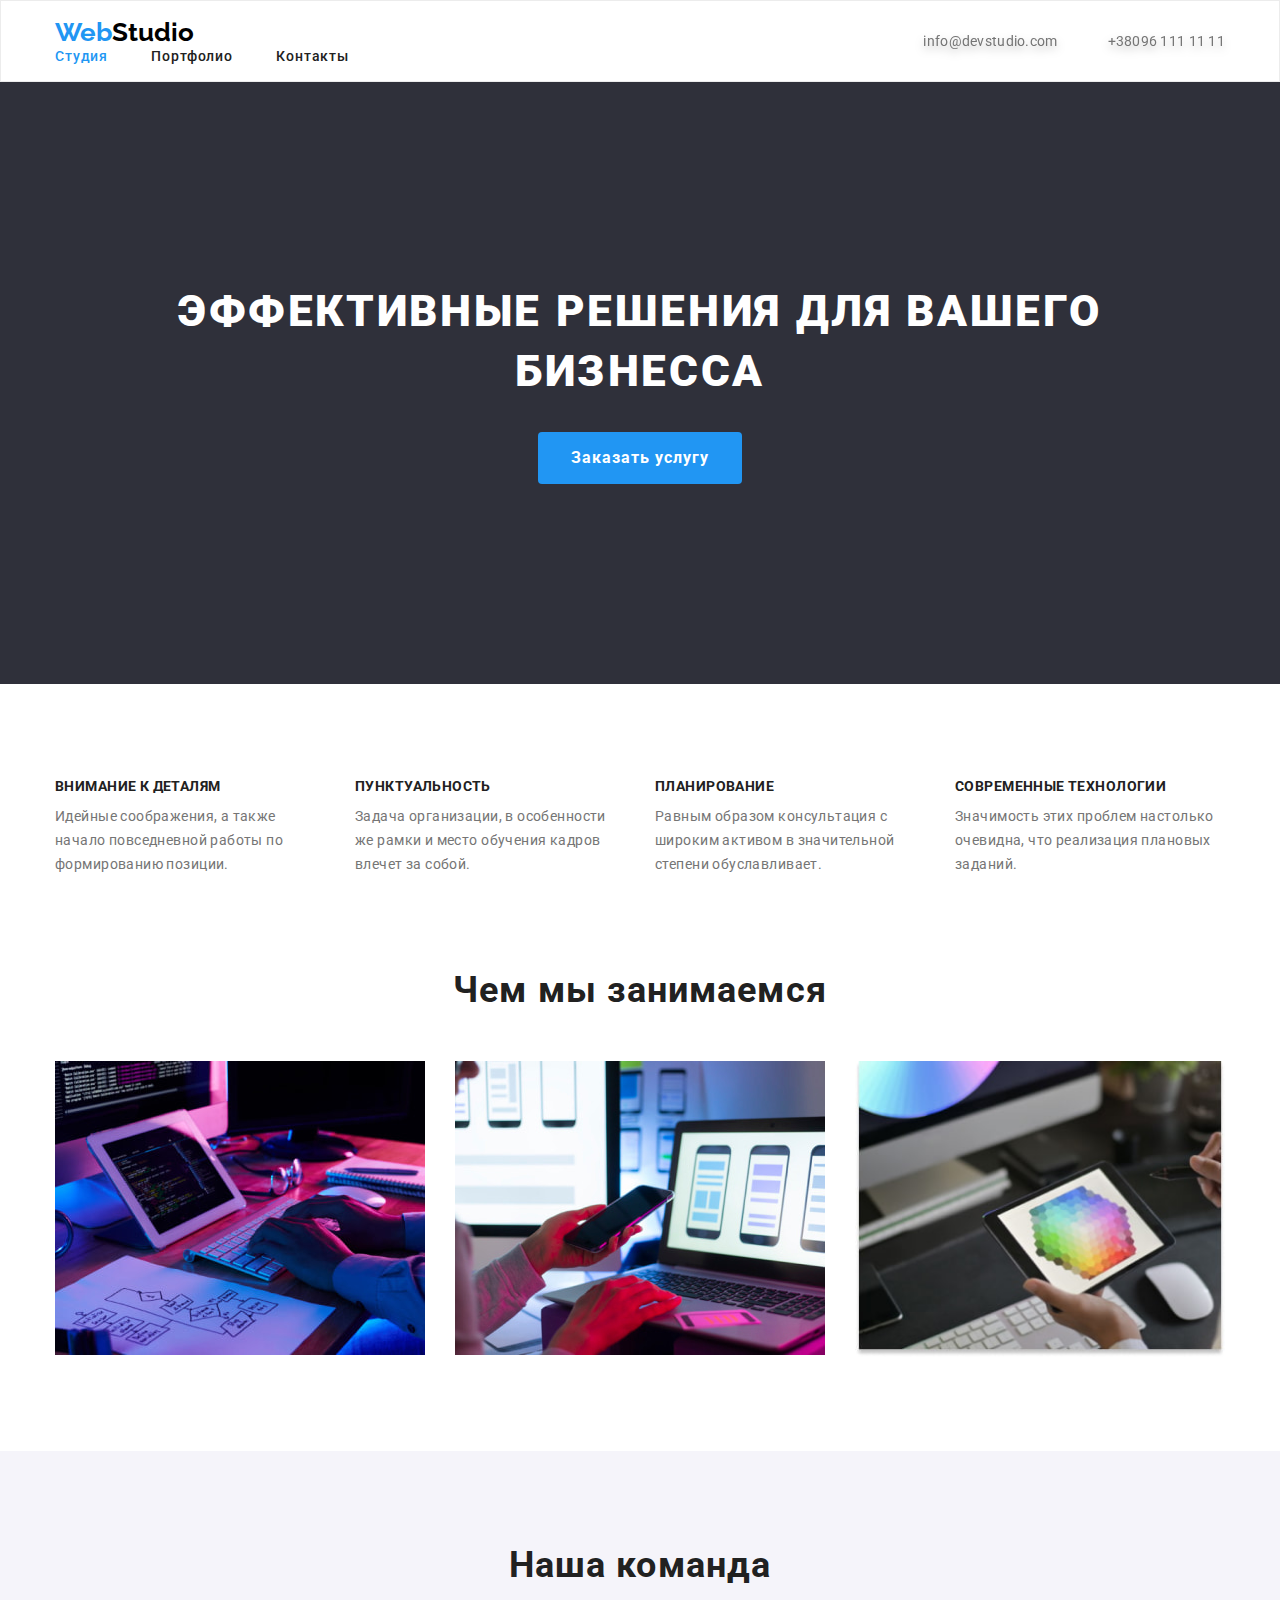
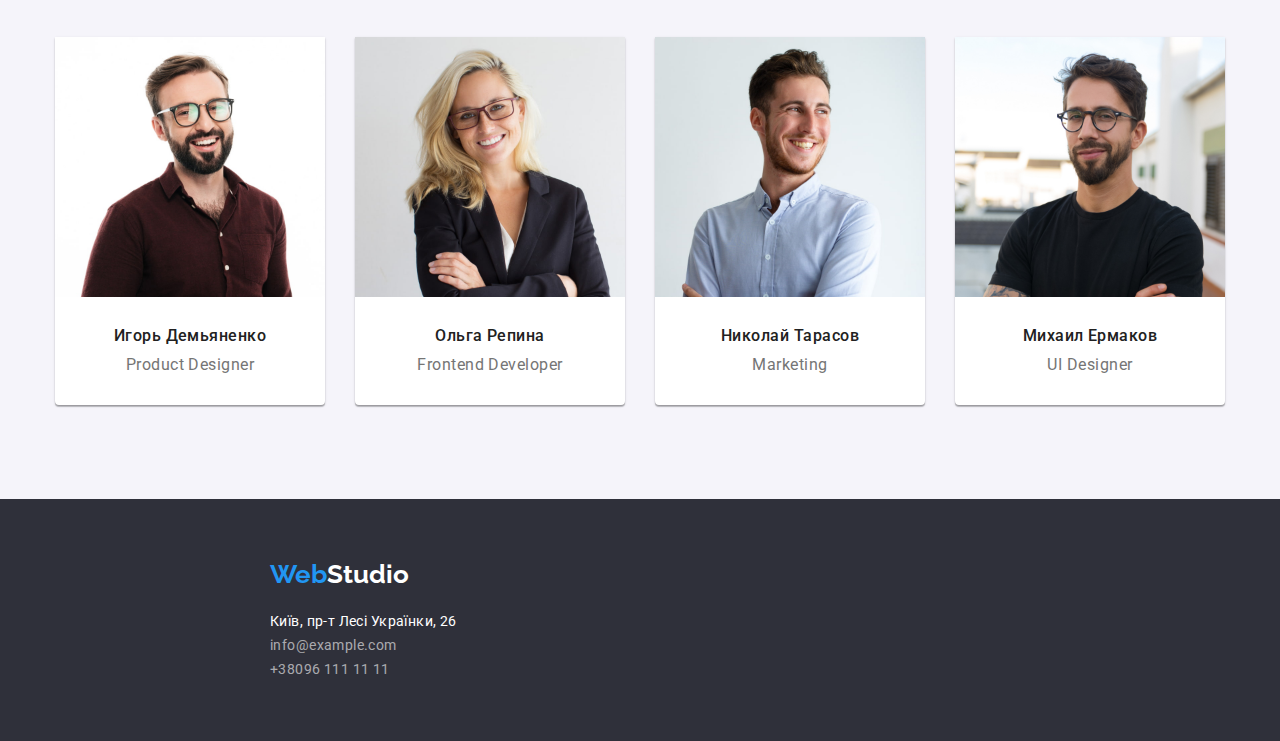
==== commit 5bd167a9: "add flex 2" ====
--- a/index.html
+++ b/index.html
@@ -91,80 +91,88 @@
       </section>
       <section class="topic-container container">
         <h2 class="topic">Чем мы занимаемся</h2>
-        <ul class="list">
-          <div class="topic-list">
-            <li>
-              <img
-                src="./img/develop.jpg"
-                width="370"
-                height="294"
-                alt="разработка сайтов"
-              />
-            </li>
-            <li>
-              <img
-                src="./img/app.jpg"
-                width="370"
-                height="294"
-                alt="разработка приложений"
-              />
-            </li>
-            <li>
-              <img
-                src="./img/grafic.jpg"
-                width="370"
-                height="294"
-                alt="графика"
-              />
-            </li>
-          </div>
-        </ul>
-      </section>
-      <section class="tim-container tim container">
-        <h2 class="topic">Наша команда</h2>
-        <ul class="tim-list list">
+        <ul class="topic-list list">
           <li>
             <img
-              src="./img/demyanenko.jpg"
-              width="270"
-              height="260"
-              alt="Демьяненко"
+              src="./img/develop.jpg"
+              width="370"
+              height="294"
+              alt="разработка сайтов"
             />
-            <h3 class="title">Игорь Демьяненко</h3>
-            <p class="text">Product Designer</p>
-          </li>
-          <li>
-            <img src="./img/repina.jpg" width="270" height="260" alt="Репина" />
-            <h3 class="title">Ольга Репина</h3>
-            <p class="text">Frontend Developer</p>
           </li>
           <li>
             <img
-              src="./img/tarasov.jpg"
-              width="270"
-              height="260"
-              alt="Тарасов"
+              src="./img/app.jpg"
+              width="370"
+              height="294"
+              alt="разработка приложений"
             />
-            <h3 class="title">Николай Тарасов</h3>
-            <p class="text">Marketing</p>
           </li>
           <li>
             <img
-              src="./img/ermakov.jpg"
-              width="270"
-              height="260"
-              alt="Ермаков"
+              src="./img/grafic.jpg"
+              width="370"
+              height="294"
+              alt="графика"
             />
-            <h3 class="title">Михаил Ермаков</h3>
-            <p class="text">UI Designer</p>
-          </li>
-        </ul>
+          </li>
+        </ul>
+      </section>
+      <section class="tim">
+        <div class="tim-container container">
+          <h2 class="topic">Наша команда</h2>
+          <ul class="tim-list list">
+            <li class="tim-card">
+              <img
+                src="./img/demyanenko.jpg"
+                width="270"
+                height="260"
+                alt="Демьяненко"
+              />
+              <h3 class="title">Игорь Демьяненко</h3>
+              <p class="text">Product Designer</p>
+            </li>
+            <li class="tim-card">
+              <img
+                src="./img/repina.jpg"
+                width="270"
+                height="260"
+                alt="Репина"
+              />
+              <h3 class="title">Ольга Репина</h3>
+              <p class="text">Frontend Developer</p>
+            </li>
+            <li class="tim-card">
+              <img
+                src="./img/tarasov.jpg"
+                width="270"
+                height="260"
+                alt="Тарасов"
+              />
+              <h3 class="title">Николай Тарасов</h3>
+              <p class="text">Marketing</p>
+            </li>
+            <li class="tim-card">
+              <img
+                src="./img/ermakov.jpg"
+                width="270"
+                height="260"
+                alt="Ермаков"
+              />
+              <h3 class="title">Михаил Ермаков</h3>
+              <p class="text">UI Designer</p>
+            </li>
+          </ul>
+        </div>
       </section>
     </main>
     <footer class="footer">
+      <div class="footer-container container">
+        <div class="logotipe">
       <a class="link logo" href="#"
         >Web<span class="logo light">Studio</span>
       </a>
+      </div>
       <address class="address">
         <ul class="list">
           <li>
@@ -188,6 +196,7 @@
           </li>
         </ul>
       </address>
+      </div>
     </footer>
   </body>
-</html>
+</html>--- a/css/style.css
+++ b/css/style.css
@@ -45,6 +45,9 @@
   font-style: normal;
   font-size: 14px;
 }
+header {
+  border: 1px solid #ECECEC;
+}
 .link {
   text-decoration: none;
 }
@@ -57,6 +60,7 @@
   font-size: 14px;
   line-height: calc(16 / 14);
   letter-spacing: 0.06em;
+  gap: 50px;
 }
 .nav-link.current {
   color: var(--color-blue);
@@ -65,12 +69,8 @@
   display: flex;
   justify-content: space-between;
   width: 294px;
-  margin-top: 32px;
-  margin-bottom: 32px;
 }
 .logo {
-  display: flex;
-  align-items: baseline;
   font-family: var(--secondary-font);
   font-weight: 700;
   font-size: 26px;
@@ -95,8 +95,6 @@
 }
 .list {
   list-style-type: none;
-  margin-top: 0%;
-  margin-bottom: 0%;
 }
 .contact-list {
   display: flex;
@@ -116,7 +114,7 @@
   flex-wrap: wrap;
 }
 .hero-title {
-  margin-top:  200px;
+  margin-top: 200px;
   margin-bottom: 0%;
   font-weight: 900;
   font-size: 44px;
@@ -147,7 +145,6 @@
 .collection-list {
   margin-top: 94px;
   display: flex;
-  justify-content: space-between;
   gap: 30px;
 }
 .collection-title {
@@ -176,6 +173,8 @@
   letter-spacing: 0.03em;
 }
 .text {
+  margin-top: 10px;
+  margin-bottom: 30px;
   color: var(--text-color-gray);
   font-size: 16px;
   line-height: 1.18;
@@ -183,9 +182,8 @@
   text-align: center;
 }
 .topic {
-  display: flex;
-margin-left: auto;
-margin-right: auto;
+  margin-left: auto;
+  margin-right: auto;
   margin-top: 94px;
   font-weight: 700;
   font-size: 36px;
@@ -196,7 +194,6 @@
   margin-top: 50px;
   margin-bottom: 94px;
   display: flex;
-  justify-content: space-between;
   gap: 30px;
 }
 .topic-container {
@@ -212,14 +209,20 @@
   display: flex;
   margin-top: 50px;
   margin-bottom: 94px;
-  justify-content: space-between;
+  gap: 30px;
+}
+.tim-card {
+  background-color: var(--text-color-wight);
+  box-shadow: 0px 1px 3px rgba(0, 0, 0, 0.12), 0px 1px 1px rgba(0, 0, 0, 0.14),
+    0px 2px 1px rgba(0, 0, 0, 0.2);
+  border-radius: 0px 0px 4px 4px;
 }
 .tim-container {
   display: flex;
   flex-wrap: wrap;
-
 }
 .title {
+  margin-top: 30px;
   font-weight: 500;
   font-size: 16px;
   line-height: 1.18;
@@ -244,6 +247,9 @@
 }
 .address {
   font-style: normal;
+  margin-left: 215px;
+  margin-top: 20px;
+  margin-bottom: 60px;
 }
 .address-link {
   color: var(--address-text-color);
@@ -272,7 +278,7 @@
   width: 1200px;
   margin: 0 auto;
   padding-left: 15px;
-  padding-right:15px;
+  padding-right: 15px;
 }
 .header-container {
   justify-content: space-between;
@@ -280,7 +286,20 @@
   align-items: center;
 }
 .nav-containetr {
-  display: flex;
-  justify-content: space-between;
+  margin-top: 32px;
+  margin-bottom: 32px;
+  display: flex;
   gap: 93px;
+}
+.selection-list {
+  display: flex;
+  justify-content: center;
+  gap: 8px;
+}
+.logotipe {
+  margin-top: 60px;
+  margin-left: 215px;
+}
+.footer-container {
+  flex-direction: column;
 }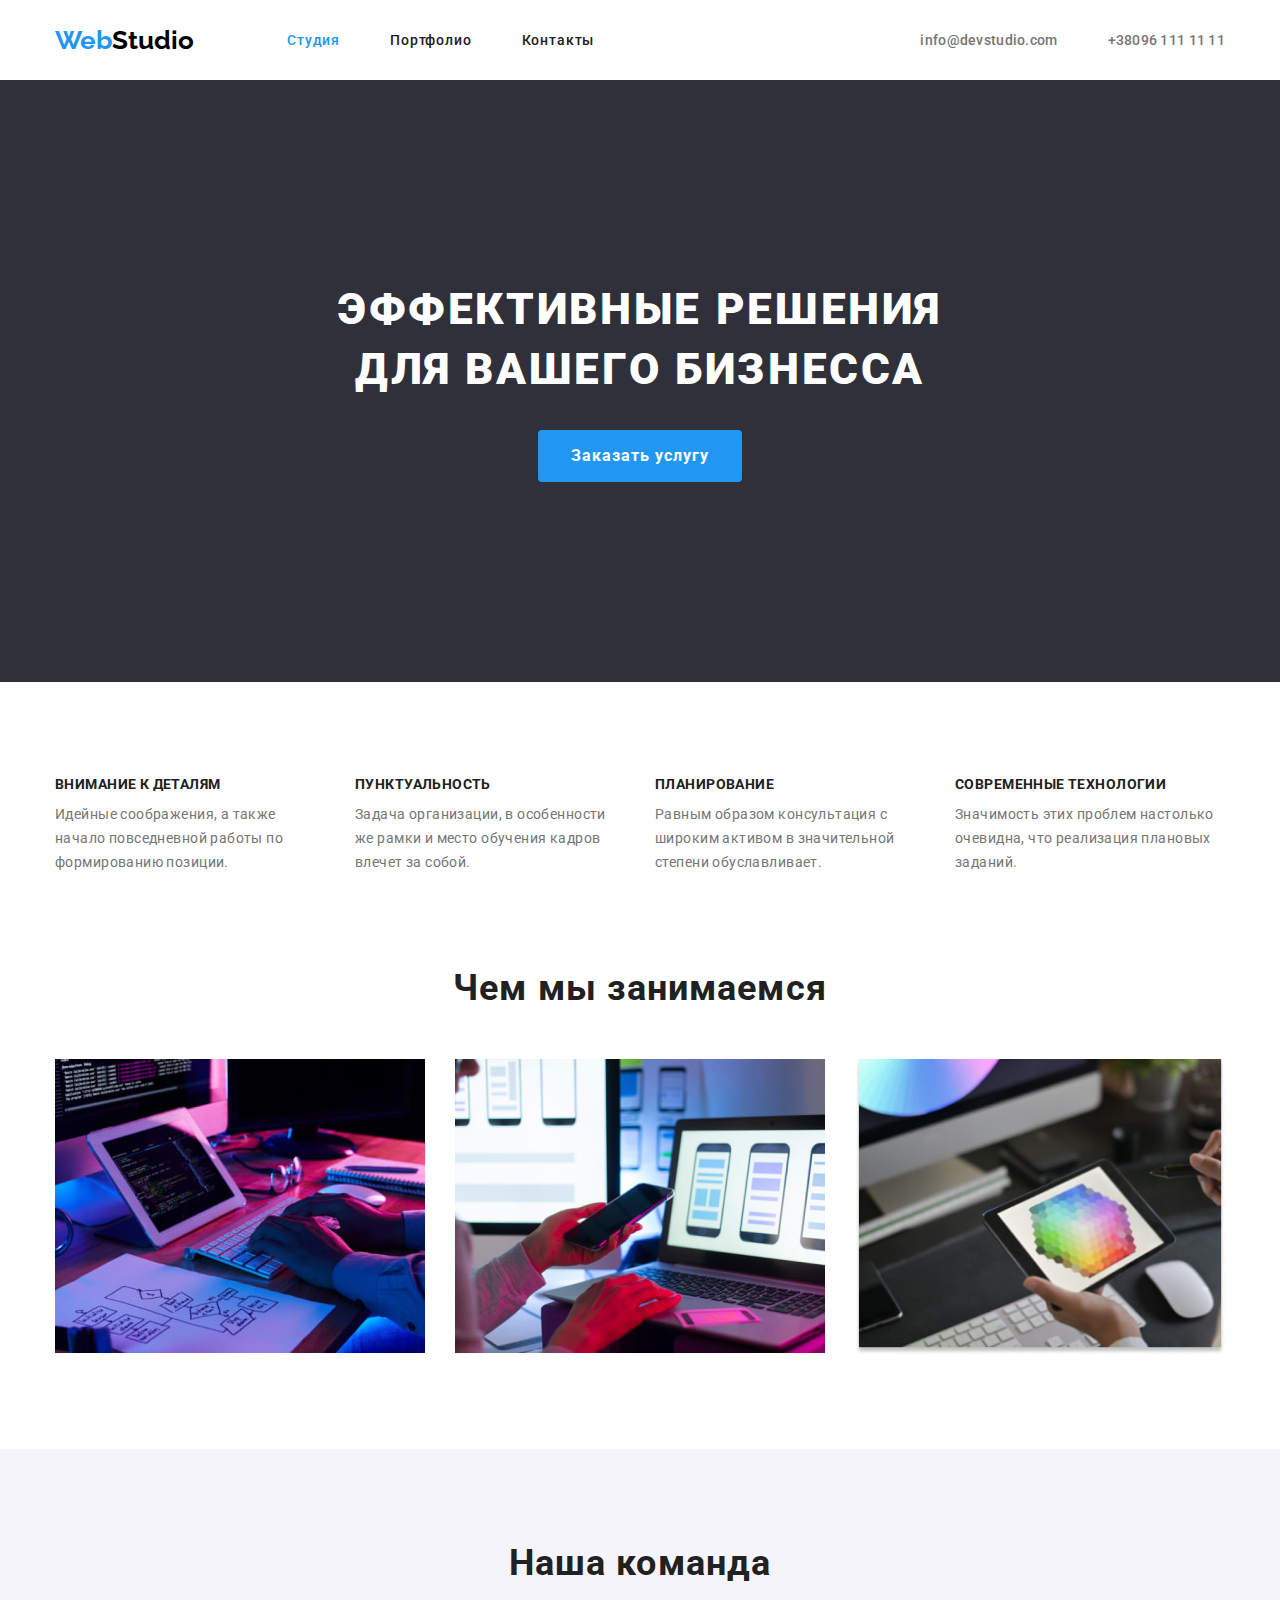
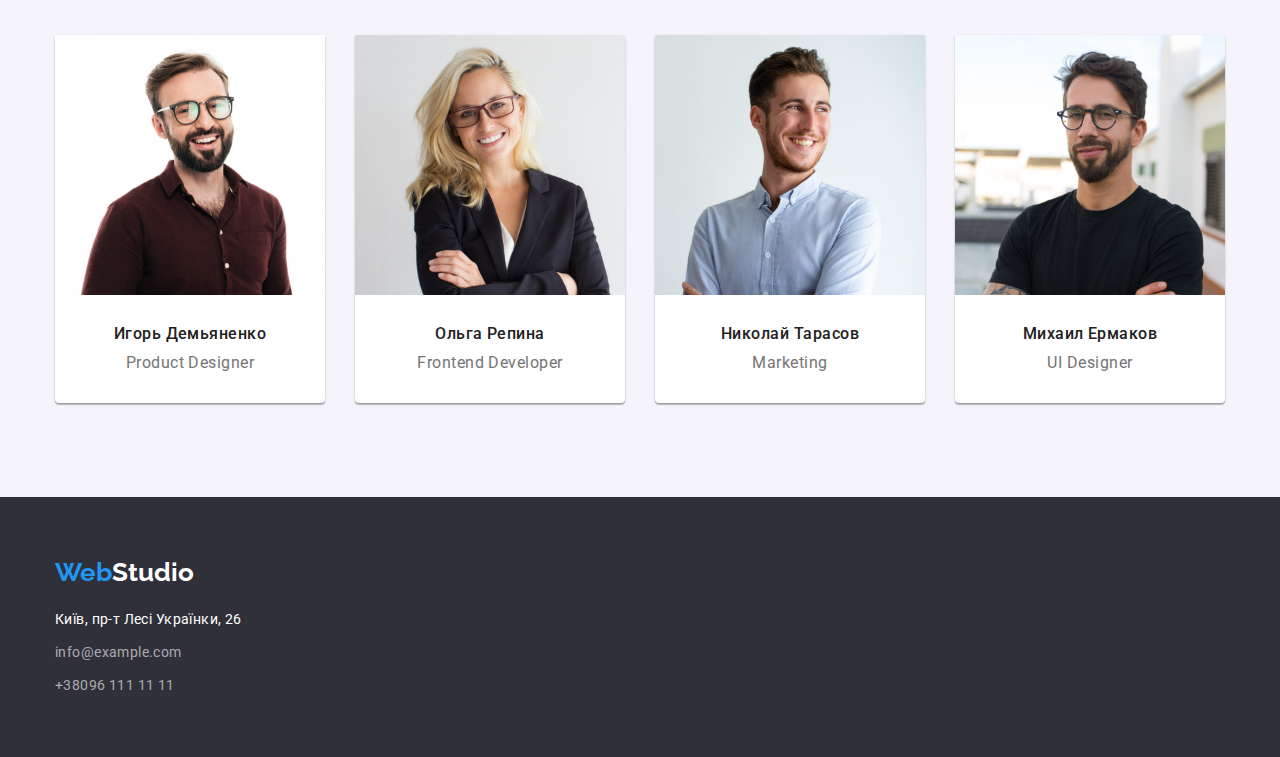
==== commit 7f73e626: "fixed flex" ====
--- a/index.html
+++ b/index.html
@@ -18,7 +18,7 @@
     <link rel="stylesheet" href="./css/style.css" />
   </head>
   <body>
-    <header>
+    <header class="header">
       <div class="header-container container">
         <nav class="nav-container">
           <a class="link logo" href="#"
@@ -57,70 +57,74 @@
           <button class="button" type="button">Заказать услугу</button>
         </div>
       </section>
-      <section class="container">
-        <ul class="collection-list list">
-          <li>
-            <h3 class="collection-title">Внимание к деталям</h3>
-            <p class="collection-deskript">
-              Идейные соображения, а также начало повседневной работы по
-              формированию позиции.
-            </p>
-          </li>
-          <li>
-            <h3 class="collection-title">Пунктуальность</h3>
-            <p class="collection-deskript">
-              Задача организации, в особенности же рамки и место обучения кадров
-              влечет за собой.
-            </p>
-          </li>
-          <li>
-            <h3 class="collection-title">Планирование</h3>
-            <p class="collection-deskript">
-              Равным образом консультация с широким активом в значительной
-              степени обуславливает.
-            </p>
-          </li>
-          <li>
-            <h3 class="collection-title">Современные технологии</h3>
-            <p class="collection-deskript">
-              Значимость этих проблем настолько очевидна, что реализация
-              плановых заданий.
-            </p>
-          </li>
-        </ul>
-      </section>
-      <section class="topic-container container">
-        <h2 class="topic">Чем мы занимаемся</h2>
-        <ul class="topic-list list">
-          <li>
-            <img
-              src="./img/develop.jpg"
-              width="370"
-              height="294"
-              alt="разработка сайтов"
-            />
-          </li>
-          <li>
-            <img
-              src="./img/app.jpg"
-              width="370"
-              height="294"
-              alt="разработка приложений"
-            />
-          </li>
-          <li>
-            <img
-              src="./img/grafic.jpg"
-              width="370"
-              height="294"
-              alt="графика"
-            />
-          </li>
-        </ul>
-      </section>
-      <section class="tim">
-        <div class="tim-container container">
-          <h2 class="topic">Наша команда</h2>
+      <section class="section">
+        <div class="container">
+          <ul class="collection-list list">
+            <li class="collection-list-card">
+              <h3 class="collection-title">Внимание к деталям</h3>
+              <p class="collection-deskript">
+                Идейные соображения, а также начало повседневной работы по
+                формированию позиции.
+              </p>
+            </li>
+            <li class="collection-list-card">
+              <h3 class="collection-title">Пунктуальность</h3>
+              <p class="collection-deskript">
+                Задача организации, в особенности же рамки и место обучения
+                кадров влечет за собой.
+              </p>
+            </li>
+            <li class="collection-list-card">
+              <h3 class="collection-title">Планирование</h3>
+              <p class="collection-deskript">
+                Равным образом консультация с широким активом в значительной
+                степени обуславливает.
+              </p>
+            </li>
+            <li class="collection-list-card">
+              <h3 class="collection-title">Современные технологии</h3>
+              <p class="collection-deskript">
+                Значимость этих проблем настолько очевидна, что реализация
+                плановых заданий.
+              </p>
+            </li>
+          </ul>
+        </div>
+      </section>
+      <section class="topic section">
+        <div class="topic-container container">
+          <h2 class="topic-title">Чем мы занимаемся</h2>
+          <ul class="topic-list list">
+            <li>
+              <img
+                src="./img/develop.jpg"
+                width="370"
+                height="294"
+                alt="разработка сайтов"
+              />
+            </li>
+            <li>
+              <img
+                src="./img/app.jpg"
+                width="370"
+                height="294"
+                alt="разработка приложений"
+              />
+            </li>
+            <li>
+              <img
+                src="./img/grafic.jpg"
+                width="370"
+                height="294"
+                alt="графика"
+              />
+            </li>
+          </ul>
+        </div>
+      </section>
+      <section class="tim section">
+        <div class="container">
+          <h2 class="topic-title">Наша команда</h2>
           <ul class="tim-list list">
             <li class="tim-card">
               <img
@@ -129,8 +133,10 @@
                 height="260"
                 alt="Демьяненко"
               />
-              <h3 class="title">Игорь Демьяненко</h3>
-              <p class="text">Product Designer</p>
+              <div class="tim-wrap">
+                <h3 class="title">Игорь Демьяненко</h3>
+                <p class="text">Product Designer</p>
+              </div>
             </li>
             <li class="tim-card">
               <img
@@ -139,8 +145,10 @@
                 height="260"
                 alt="Репина"
               />
-              <h3 class="title">Ольга Репина</h3>
-              <p class="text">Frontend Developer</p>
+              <div class="tim-wrap">
+                <h3 class="title">Ольга Репина</h3>
+                <p class="text">Frontend Developer</p>
+              </div>
             </li>
             <li class="tim-card">
               <img
@@ -149,8 +157,10 @@
                 height="260"
                 alt="Тарасов"
               />
-              <h3 class="title">Николай Тарасов</h3>
-              <p class="text">Marketing</p>
+              <div class="tim-wrap">
+                <h3 class="title">Николай Тарасов</h3>
+                <p class="text">Marketing</p>
+              </div>
             </li>
             <li class="tim-card">
               <img
@@ -159,43 +169,43 @@
                 height="260"
                 alt="Ермаков"
               />
-              <h3 class="title">Михаил Ермаков</h3>
-              <p class="text">UI Designer</p>
+              <div class="tim-wrap">
+                <h3 class="title">Михаил Ермаков</h3>
+                <p class="text">UI Designer</p>
+              </div>
             </li>
           </ul>
         </div>
       </section>
     </main>
-    <footer class="footer">
-      <div class="footer-container container">
-        <div class="logotipe">
-      <a class="link logo" href="#"
-        >Web<span class="logo light">Studio</span>
-      </a>
-      </div>
-      <address class="address">
-        <ul class="list">
-          <li>
-            <a
-              class="address-link accent link"
-              href="https://goo.gl/maps/NY9jB76HG3i3NCJy5"
-              rel="noreferrer noopener nofollow"
-              target="_blank"
-              >Київ, пр-т Лесі Українки, 26
-            </a>
-          </li>
-          <li>
-            <a class="address-link link" href="mailto:info@example.com"
-              >info@example.com
-            </a>
-          </li>
-          <li>
-            <a class="address-link link" href="tel:+380991111111"
-              >+38096 111 11 11
-            </a>
-          </li>
-        </ul>
-      </address>
+    <footer class="footer section">
+      <div class="container">
+        <a class="link logo" href="#"
+          >Web<span class="logo light">Studio</span>
+        </a>
+        <address class="address">
+          <ul class="list">
+            <li class="address-collection">
+              <a
+                class="address-link accent link"
+                href="https://goo.gl/maps/NY9jB76HG3i3NCJy5"
+                rel="noreferrer noopener nofollow"
+                target="_blank"
+                >Київ, пр-т Лесі Українки, 26
+              </a>
+            </li>
+            <li class="address-collection">
+              <a class="address-link link" href="mailto:info@example.com"
+                >info@example.com
+              </a>
+            </li>
+            <li class="address-collection">
+              <a class="address-link link" href="tel:+380991111111"
+                >+38096 111 11 11
+              </a>
+            </li>
+          </ul>
+        </address>
       </div>
     </footer>
   </body>
--- a/css/style.css
+++ b/css/style.css
@@ -10,6 +10,7 @@
   --text-color-gray: #757575;
   --logo-color-darck: #000000;
   --address-text-color: rgba(255, 255, 255, 0.6);
+  --border-color: #eeeeee;
 }
 *,
 *::before,
@@ -38,15 +39,13 @@
   height: auto;
 }
 body {
-  position: relative;
-  margin: 0;
   font-family: var(--main-font);
   color: var(--text-color-black);
   font-style: normal;
   font-size: 14px;
 }
-header {
-  border: 1px solid #ECECEC;
+.header {
+  border-bottom: 1px solid #ececec;
 }
 .link {
   text-decoration: none;
@@ -55,20 +54,20 @@
   color: var(--color-blue);
 }
 .nav-link {
+  display: block;
+  padding: 32px 0;
   color: var(--text-color-black);
   font-weight: 500;
   font-size: 14px;
   line-height: calc(16 / 14);
   letter-spacing: 0.06em;
-  gap: 50px;
 }
 .nav-link.current {
   color: var(--color-blue);
 }
 .nav-list {
   display: flex;
-  justify-content: space-between;
-  width: 294px;
+  gap: 50px;
 }
 .logo {
   font-family: var(--secondary-font);
@@ -78,11 +77,13 @@
   color: var(--color-blue);
 }
 .contact-link {
+  display: block;
+  padding: 32px 0;
+  font-weight: 500;
   font-size: 14px;
   line-height: calc(16 / 14);
   letter-spacing: 0.02em;
   color: var(--text-color-gray);
-  filter: drop-shadow(0px 4px 4px rgba(0, 0, 0, 0.25));
 }
 .dark {
   color: var(--logo-color-darck);
@@ -109,12 +110,13 @@
   color: var(--text-color-wight);
 }
 .hero-container {
+  padding: 200px 0;
   text-align: center;
-  justify-content: center;
-  flex-wrap: wrap;
 }
 .hero-title {
-  margin-top: 200px;
+  margin-left: auto;
+  margin-right: auto;
+  width: 696px;
   margin-bottom: 0%;
   font-weight: 900;
   font-size: 44px;
@@ -123,9 +125,7 @@
   text-transform: uppercase;
 }
 .button {
-  display: flex;
   margin-top: 30px;
-  margin-bottom: 200px;
   padding: 10px 32px;
   background-color: var(--color-blue);
   color: var(--text-color-wight);
@@ -133,7 +133,7 @@
   font-weight: 700;
   font-size: 16px;
   line-height: calc(30 / 16);
-  letter-spacing: 00.06em;
+  letter-spacing: 0.06em;
   border: 1px solid transparent;
   border-radius: 4px;
   cursor: pointer;
@@ -142,8 +142,10 @@
   background-color: var(--hover-color-blue);
   color: var(--text-color-wight);
 }
+.section {
+  padding: 94px 0;
+}
 .collection-list {
-  margin-top: 94px;
   display: flex;
   gap: 30px;
 }
@@ -155,17 +157,23 @@
   color: var(--text-color-black);
   text-transform: uppercase;
 }
+.collection-list-card {
+  width: 270px;
+}
 .selection {
+  padding: 6px 22px;
   background-color: var(--background-light);
   color: var(--text-color-black);
   font-weight: 500;
   font-size: 16px;
   line-height: calc(26 / 16);
   letter-spacing: 0.03em;
+  border-radius: 4px;
+  cursor: pointer;
+  border-color: transparent;
 }
 .collection-deskript {
   color: var(--text-color-gray);
-  width: 270px;
   margin-top: 10px;
   text-align: left;
   font-size: 14px;
@@ -174,7 +182,6 @@
 }
 .text {
   margin-top: 10px;
-  margin-bottom: 30px;
   color: var(--text-color-gray);
   font-size: 16px;
   line-height: 1.18;
@@ -182,17 +189,16 @@
   text-align: center;
 }
 .topic {
-  margin-left: auto;
-  margin-right: auto;
-  margin-top: 94px;
-  font-weight: 700;
+  padding-top: 0;
+}
+.topic-title {
+  text-align: center;
   font-size: 36px;
   line-height: 1.16;
   letter-spacing: 0.03em;
 }
 .topic-list {
   margin-top: 50px;
-  margin-bottom: 94px;
   display: flex;
   gap: 30px;
 }
@@ -203,12 +209,10 @@
 }
 .tim {
   background-color: var(--background-light);
-  width: 100%;
 }
 .tim-list {
   display: flex;
   margin-top: 50px;
-  margin-bottom: 94px;
   gap: 30px;
 }
 .tim-card {
@@ -217,12 +221,10 @@
     0px 2px 1px rgba(0, 0, 0, 0.2);
   border-radius: 0px 0px 4px 4px;
 }
-.tim-container {
-  display: flex;
-  flex-wrap: wrap;
+.tim-wrap {
+  padding: 30px 10px;
 }
 .title {
-  margin-top: 30px;
   font-weight: 500;
   font-size: 16px;
   line-height: 1.18;
@@ -244,12 +246,11 @@
 }
 .footer {
   background-color: var(--background-color-darck);
+  padding: 60px 0;
 }
 .address {
   font-style: normal;
-  margin-left: 215px;
   margin-top: 20px;
-  margin-bottom: 60px;
 }
 .address-link {
   color: var(--address-text-color);
@@ -260,7 +261,19 @@
 .accent {
   color: var(--text-color-wight);
 }
-.project {
+.address-collection {
+  margin-bottom: 9px;
+}
+.address-collection:last-child {
+  margin-bottom: 0px;
+}
+.project-card {
+  margin-top: 0;
+  padding: 20px 24px;
+  border: 1px solid var(--border-color);
+  border-top: 0;
+}
+.project-title {
   font-weight: 700;
   font-size: 18px;
   line-height: calc(36 / 18);
@@ -268,26 +281,34 @@
   color: var(--text-color-black);
 }
 .project-descript {
+  margin-top: 4px;
   font-size: 16px;
   line-height: calc(30 / 16);
   letter-spacing: 0.03em;
   color: var(--text-color-gray);
 }
+.project-collection {
+  margin-top: 50px;
+  display: flex;
+  flex-wrap: wrap;
+  gap: 30px;
+}
 .container {
-  display: flex;
   width: 1200px;
   margin: 0 auto;
   padding-left: 15px;
   padding-right: 15px;
 }
+.header {
+  border-bottom: var(--text-color-gray);
+}
 .header-container {
+  display: flex;
   justify-content: space-between;
-  height: 80px;
   align-items: center;
 }
-.nav-containetr {
-  margin-top: 32px;
-  margin-bottom: 32px;
+.nav-container {
+  align-items: center;
   display: flex;
   gap: 93px;
 }
@@ -296,10 +317,3 @@
   justify-content: center;
   gap: 8px;
 }
-.logotipe {
-  margin-top: 60px;
-  margin-left: 215px;
-}
-.footer-container {
-  flex-direction: column;
-}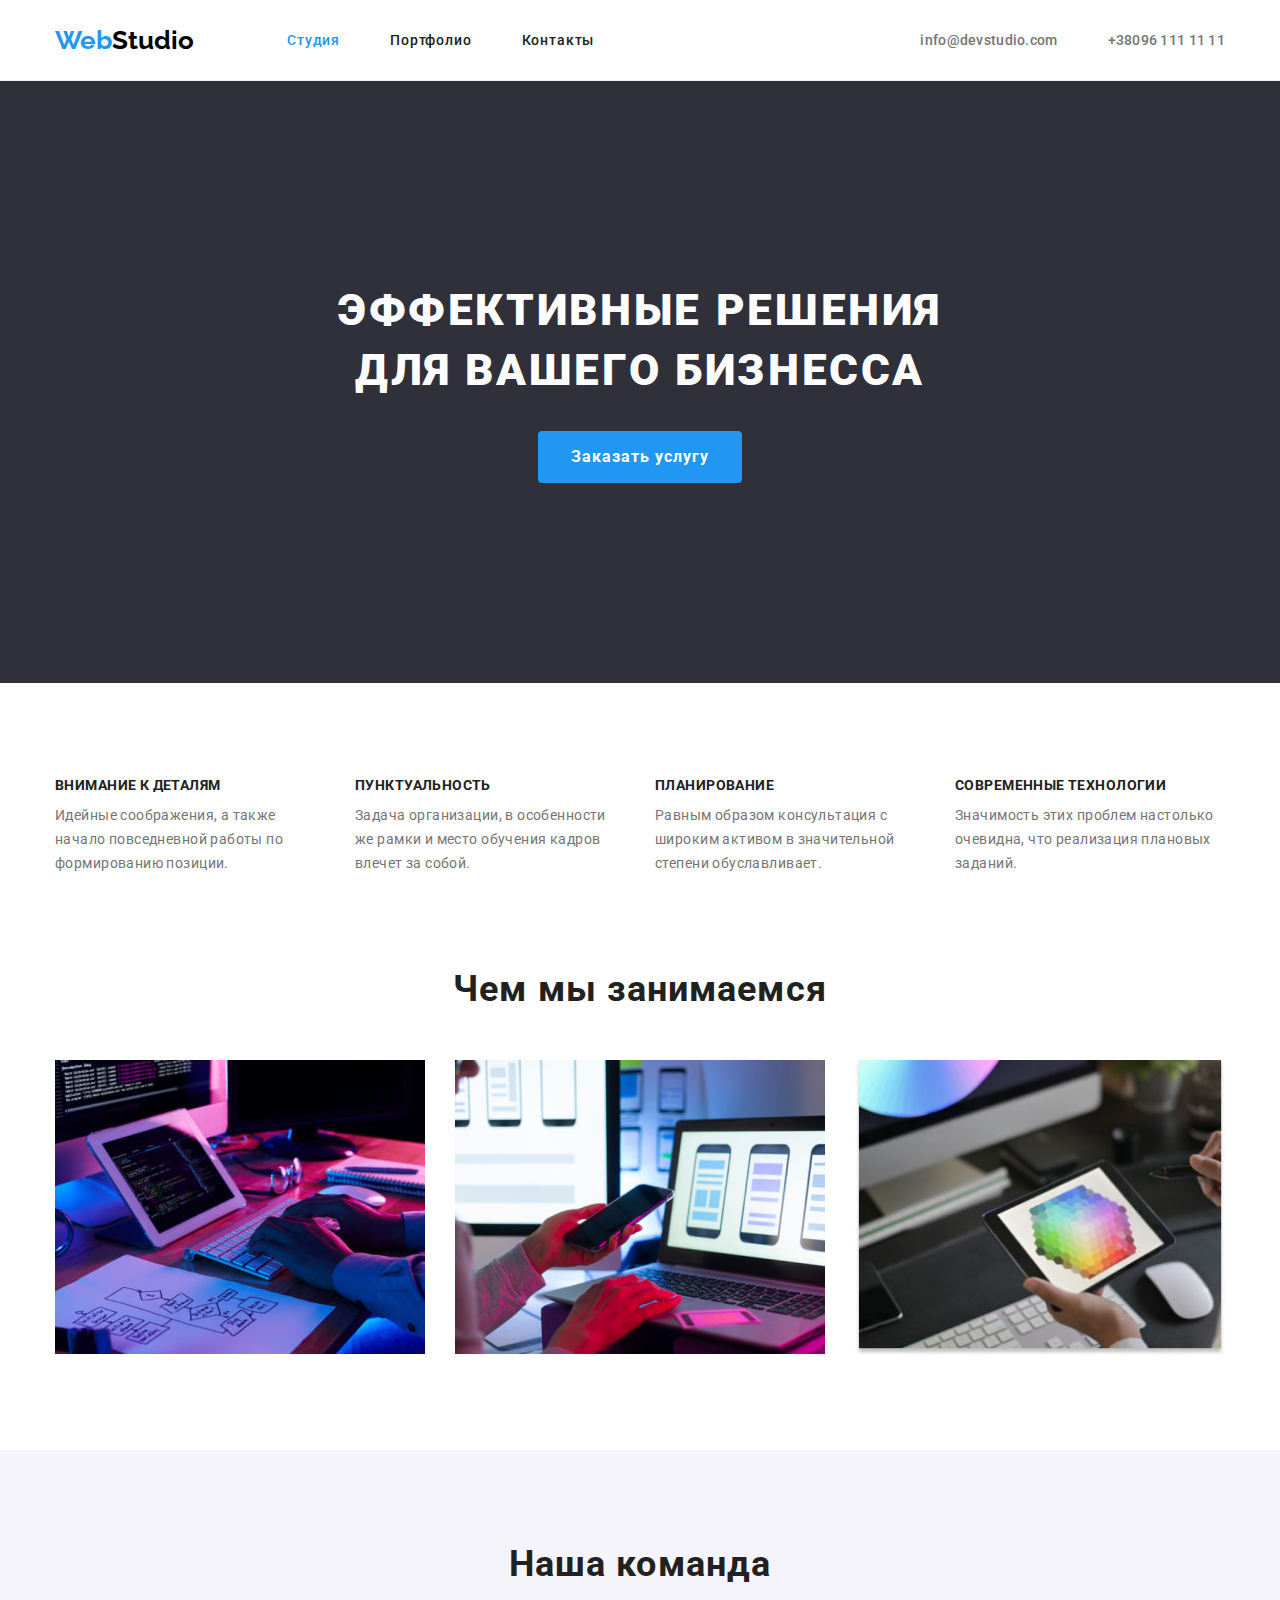
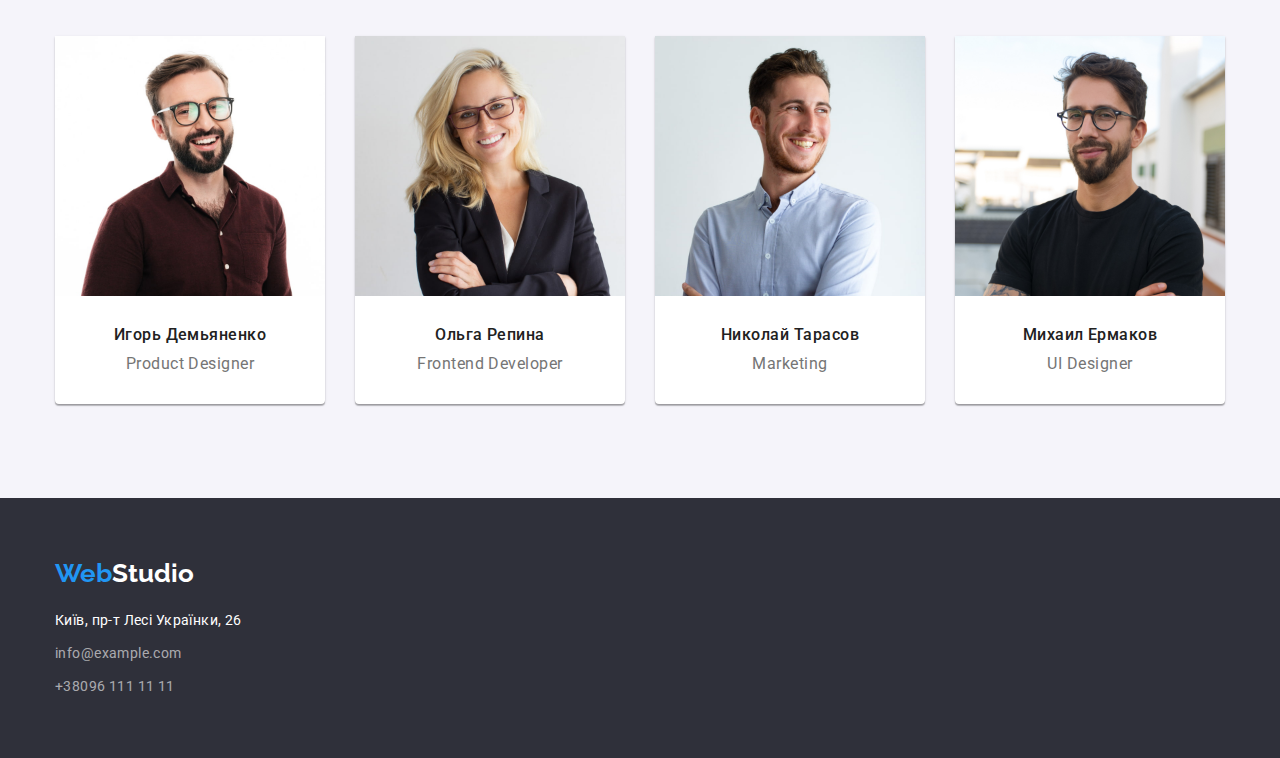
==== commit 1d8903b6: "fixed flexbox" ====
--- a/index.html
+++ b/index.html
@@ -52,7 +52,7 @@
     </header>
     <main>
       <section class="hero">
-        <div class="hero-container container">
+        <div class="container">
           <h1 class="hero-title">Эффективные решения для вашего бизнесса</h1>
           <button class="button" type="button">Заказать услугу</button>
         </div>
--- a/css/style.css
+++ b/css/style.css
@@ -44,9 +44,6 @@
   font-style: normal;
   font-size: 14px;
 }
-.header {
-  border-bottom: 1px solid #ececec;
-}
 .link {
   text-decoration: none;
 }
@@ -108,8 +105,6 @@
 .hero {
   background: var(--background-color-darck);
   color: var(--text-color-wight);
-}
-.hero-container {
   padding: 200px 0;
   text-align: center;
 }
@@ -267,6 +262,9 @@
 .address-collection:last-child {
   margin-bottom: 0px;
 }
+.project-wrap {
+  width: 370px;
+}
 .project-card {
   margin-top: 0;
   padding: 20px 24px;
@@ -300,7 +298,7 @@
   padding-right: 15px;
 }
 .header {
-  border-bottom: var(--text-color-gray);
+  border-bottom: 1px solid var(--border-color);
 }
 .header-container {
   display: flex;
